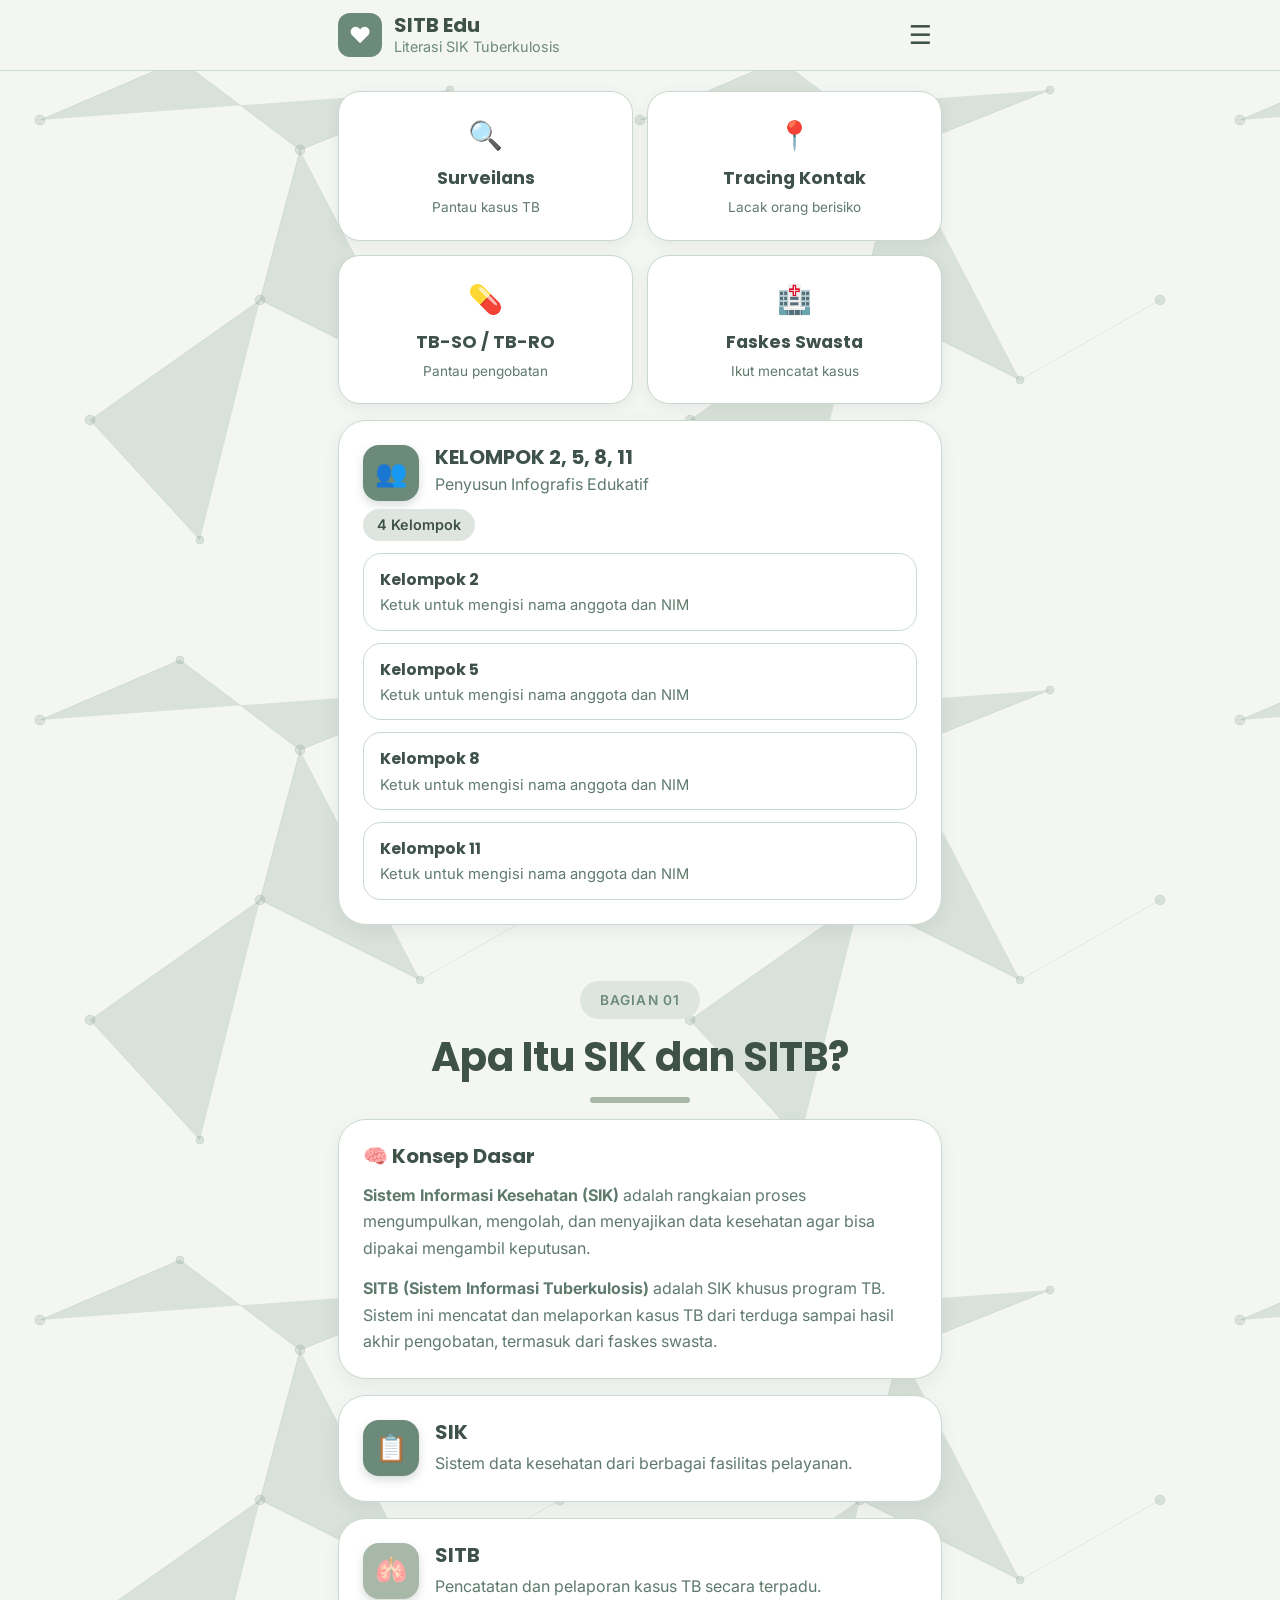
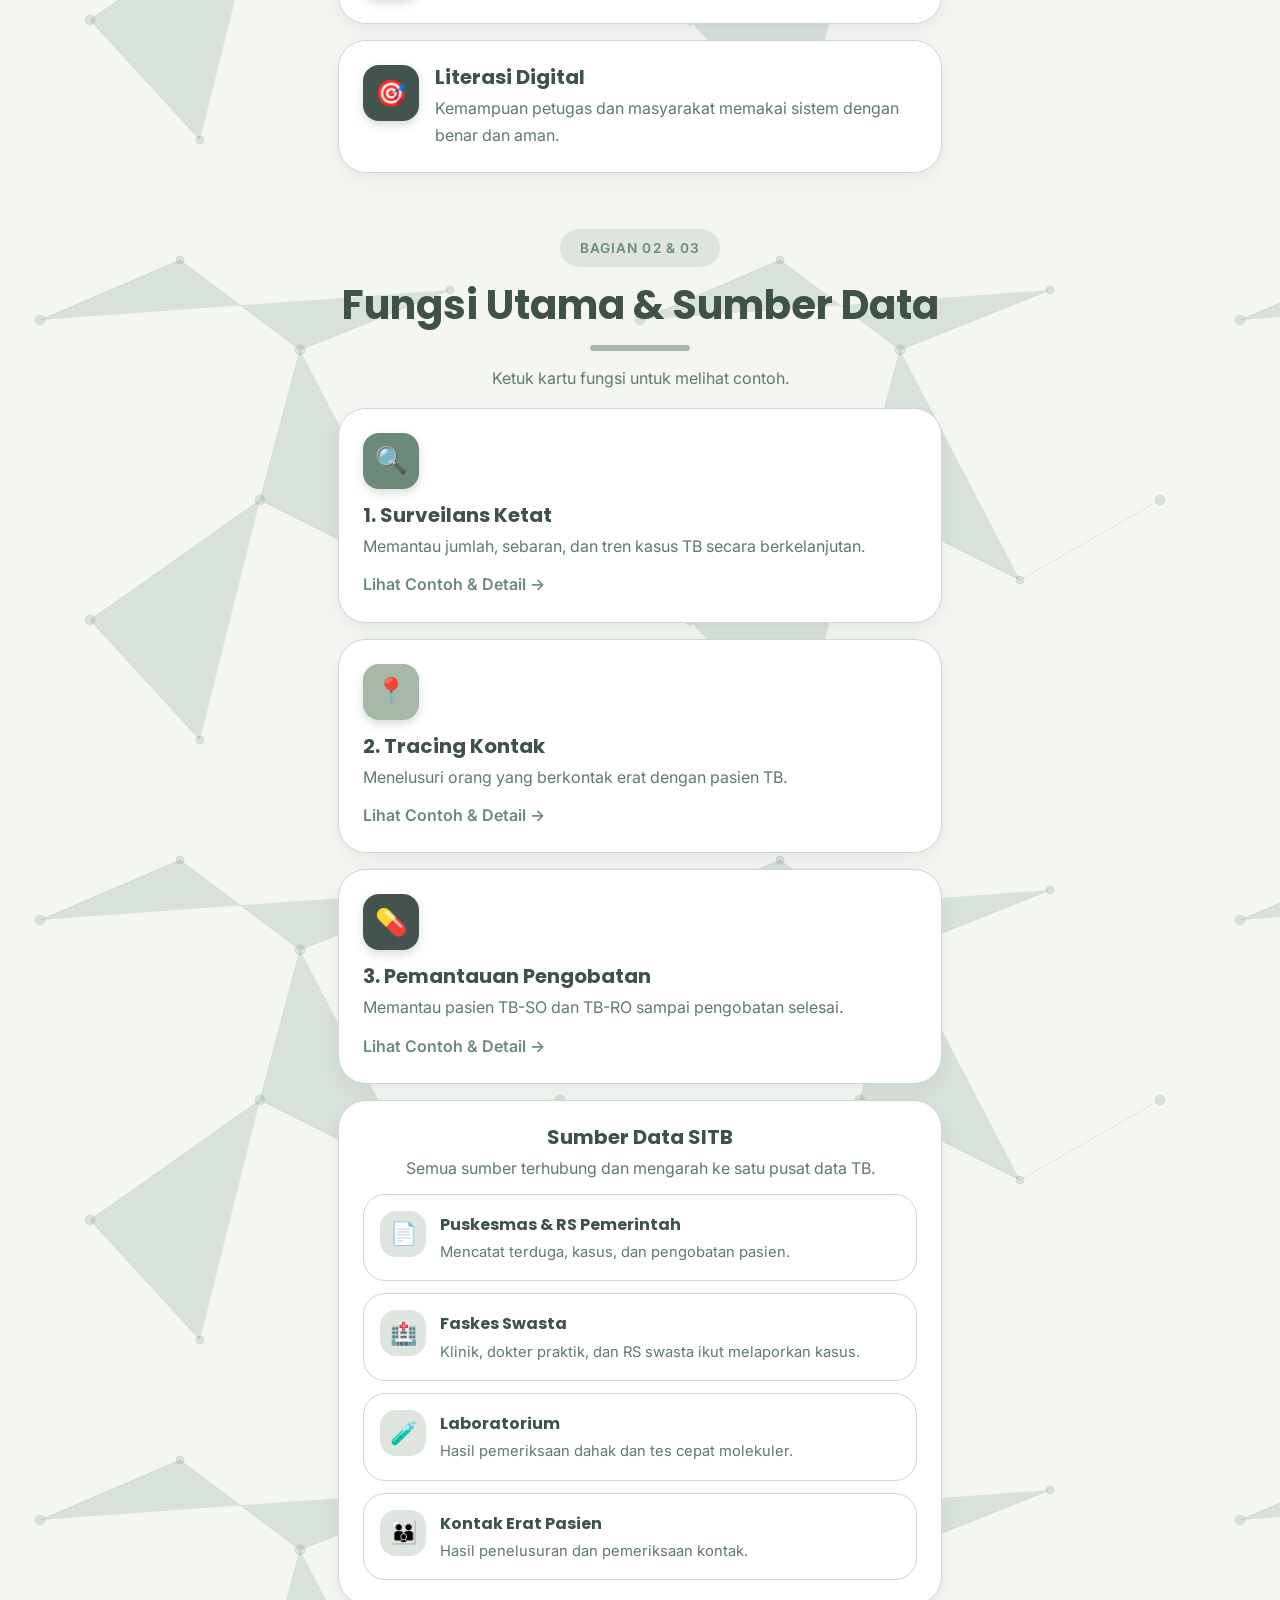
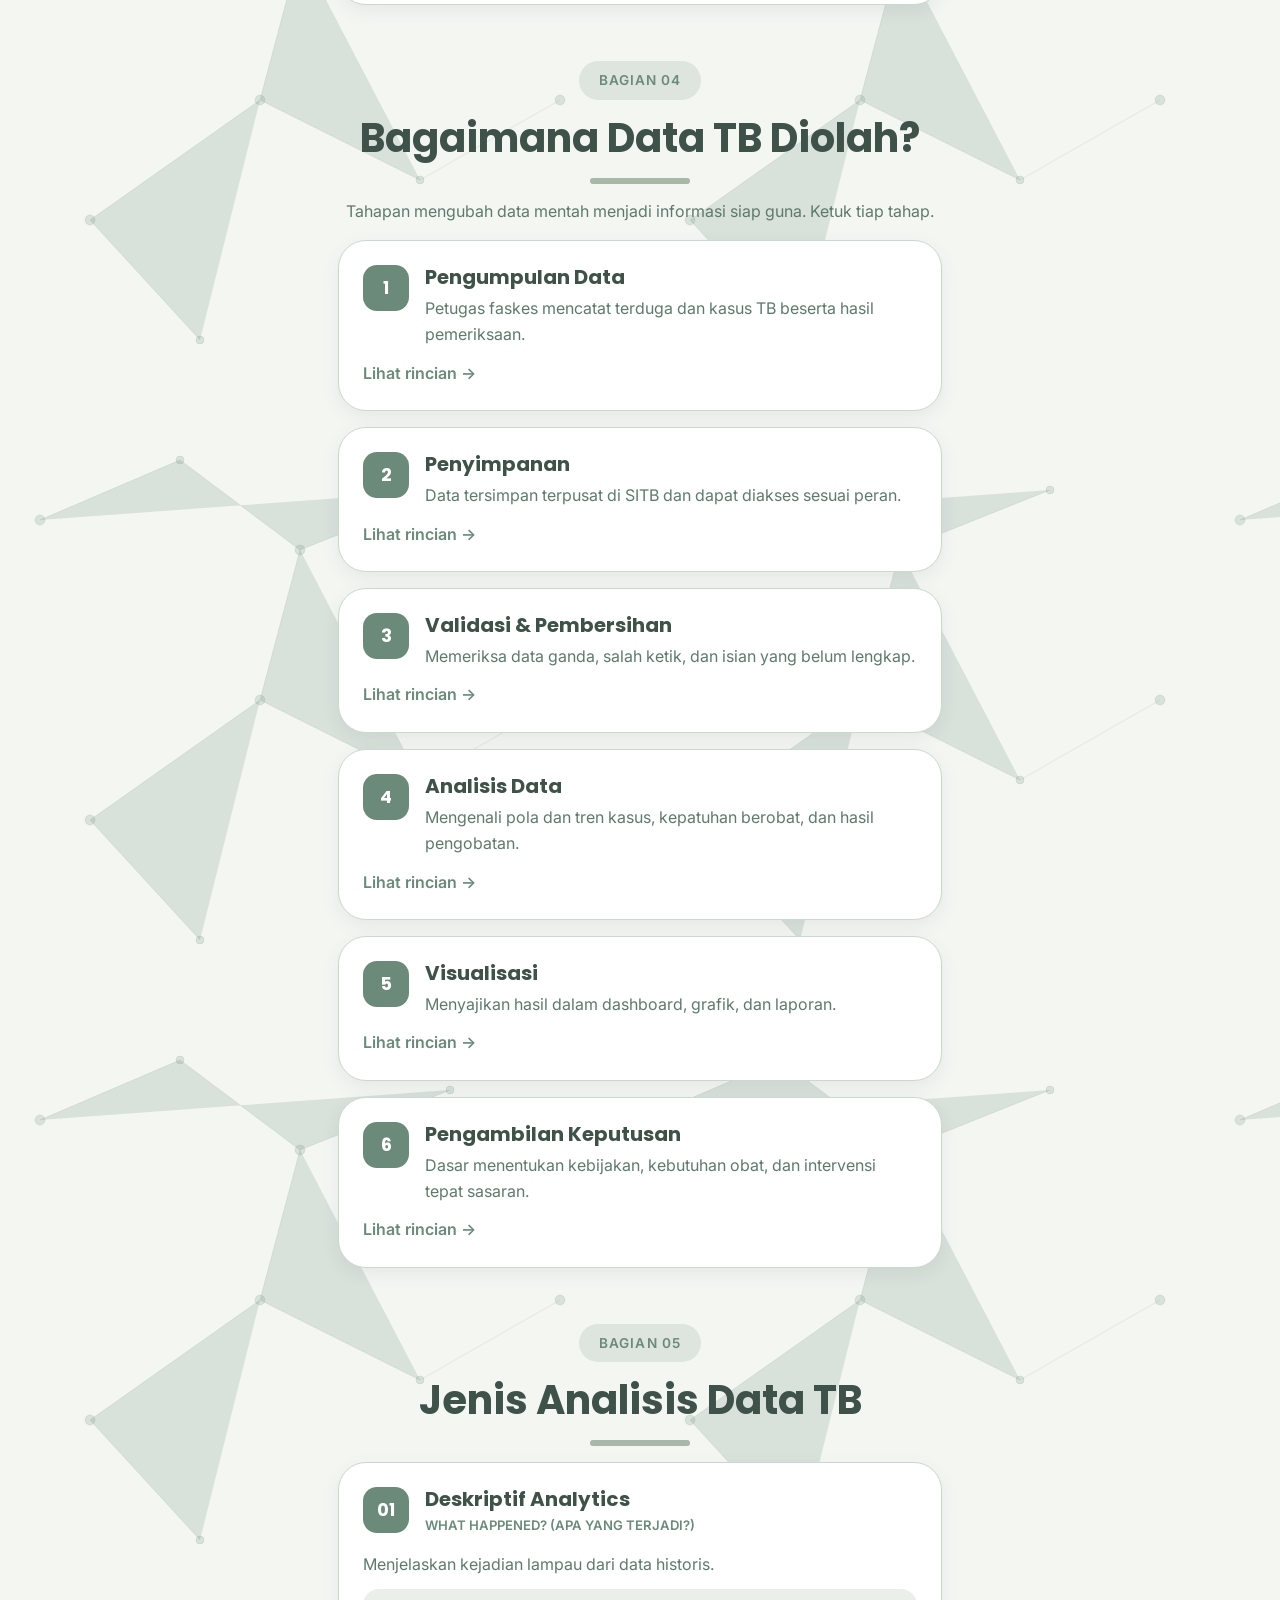
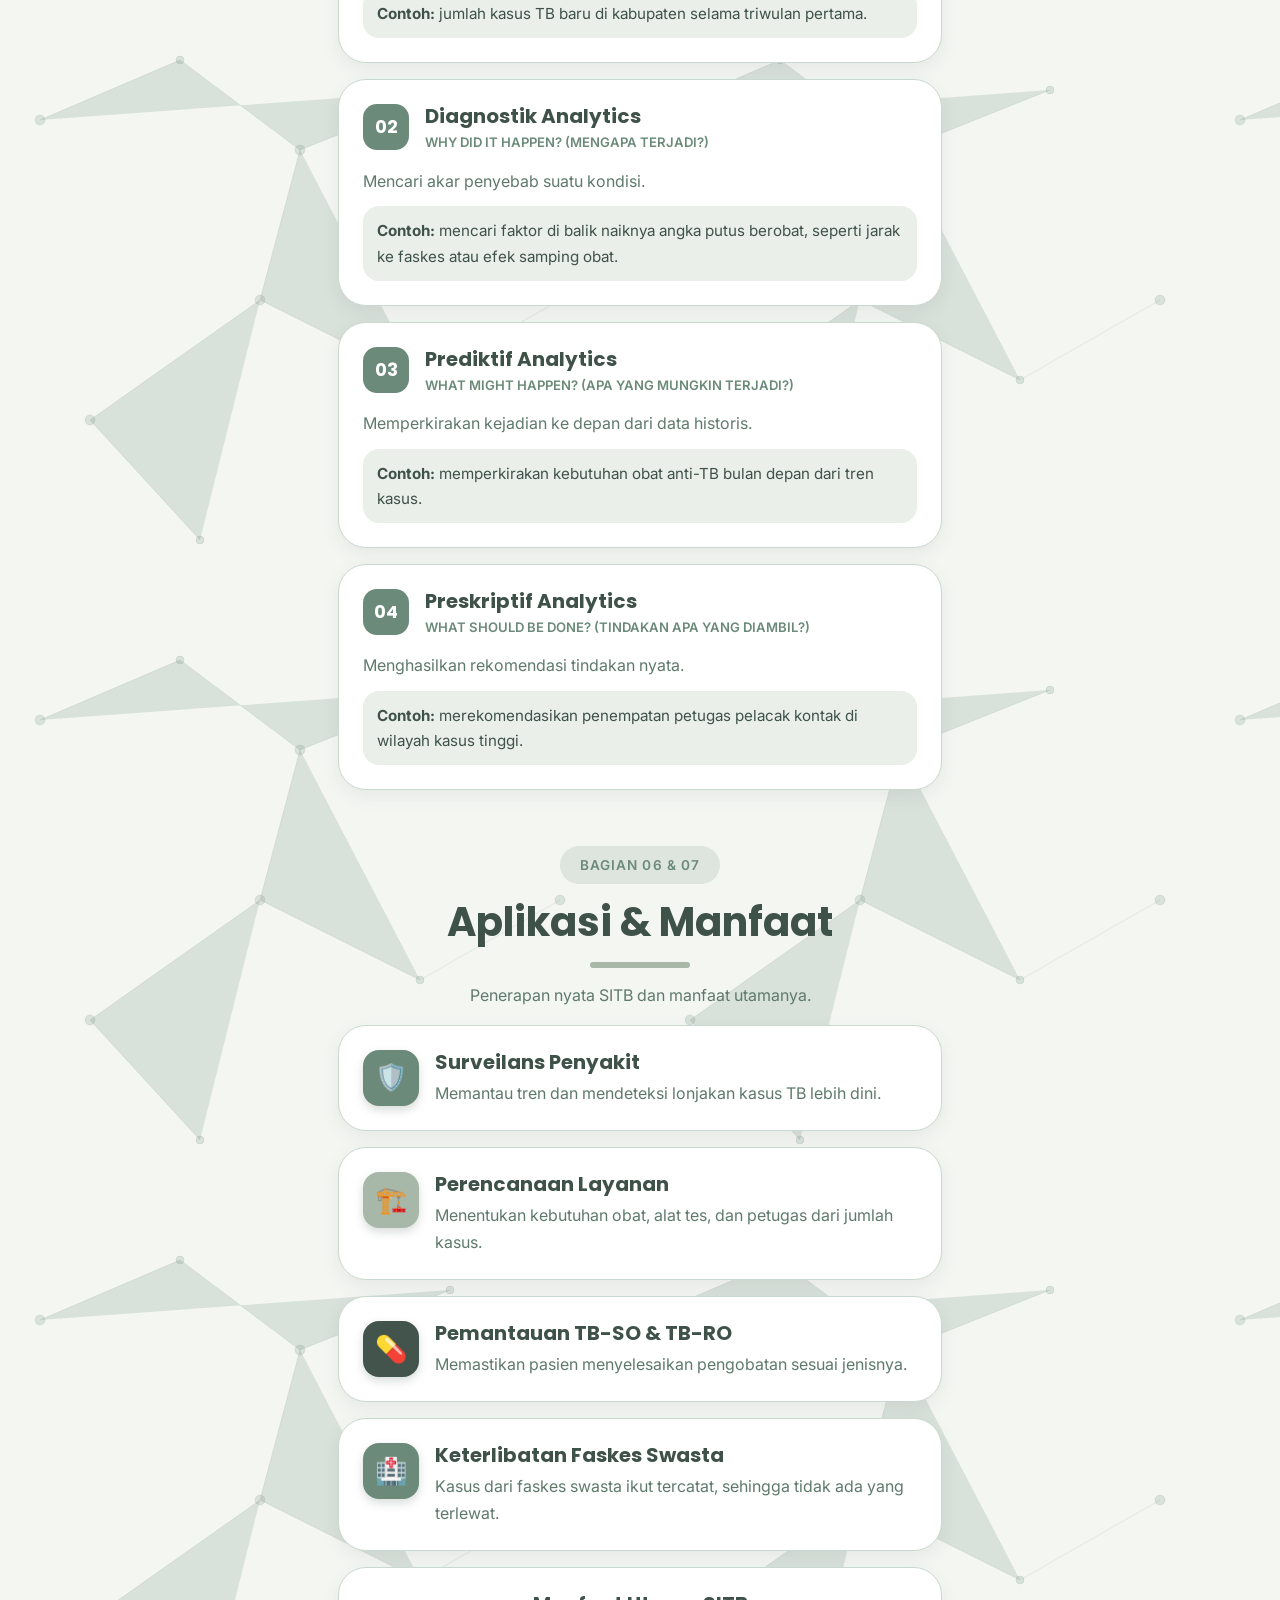
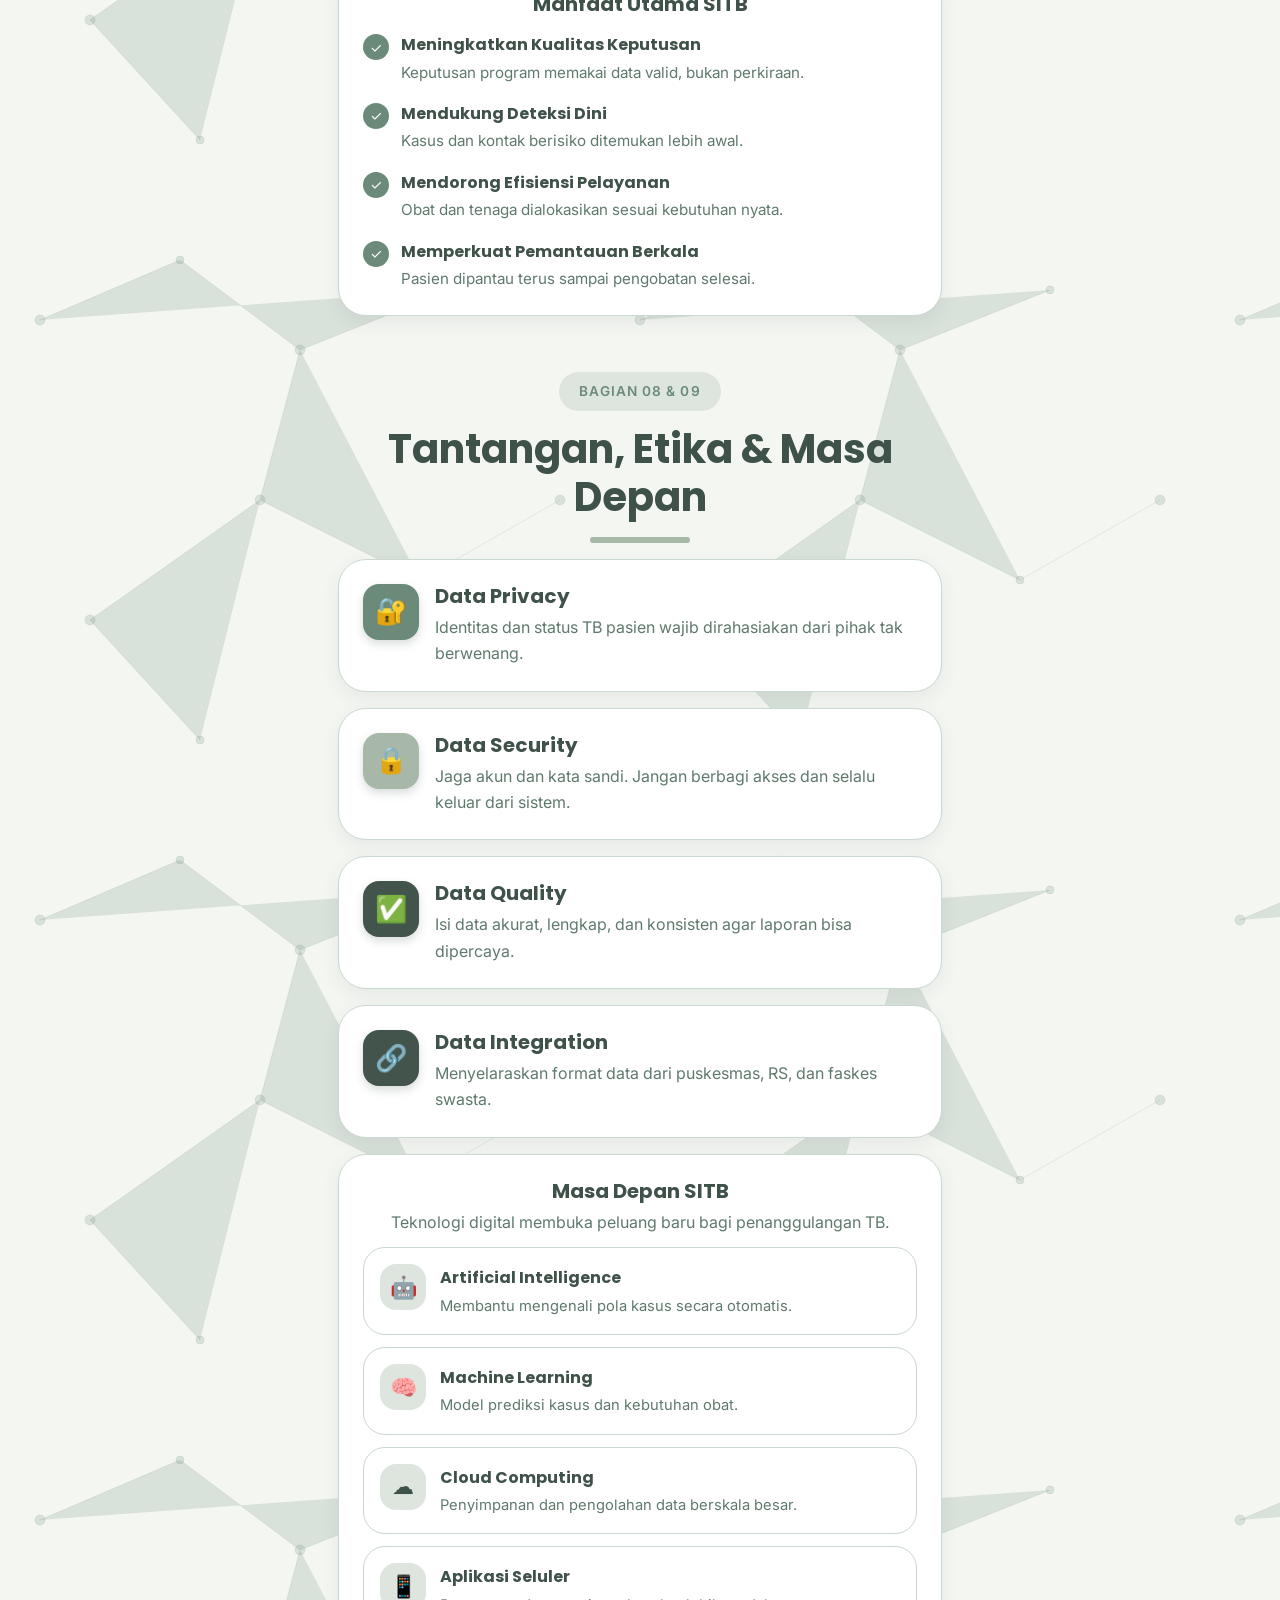
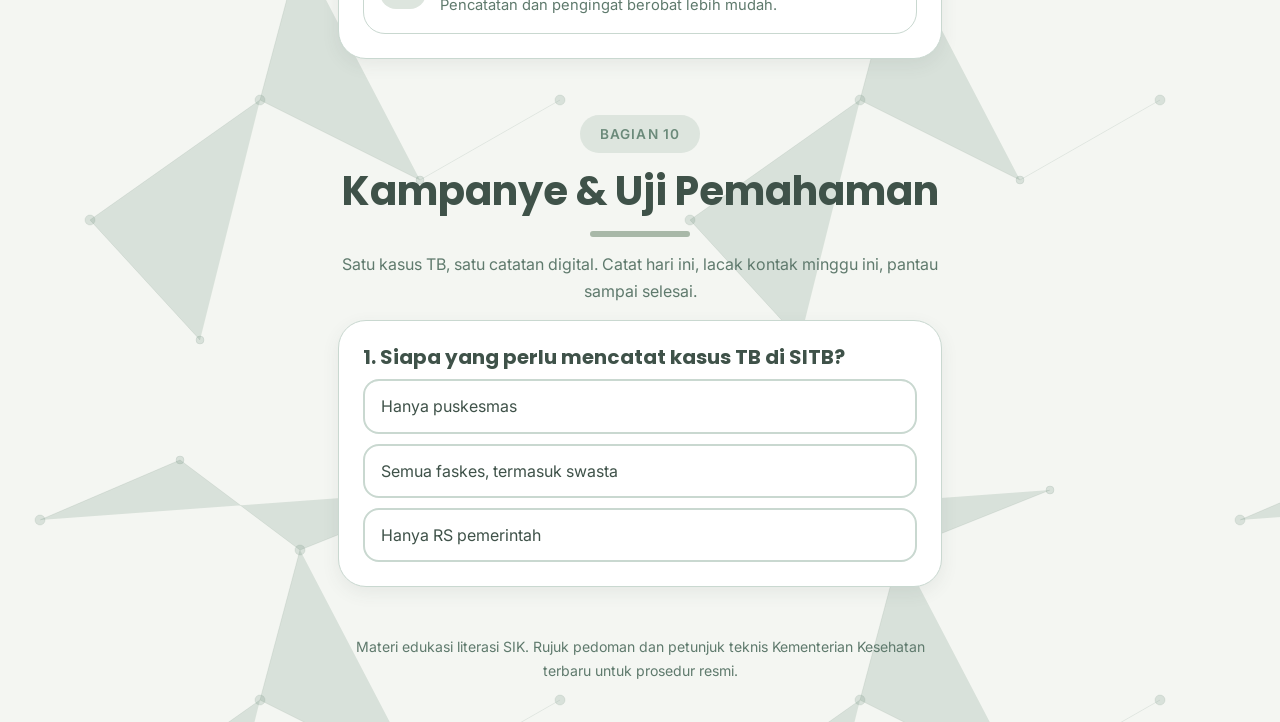
==== SITB Edu_ Literasi SIK Tuberkulosis (1).html @ 1bf5c4de "feat: modernize SITB Edu portal with 3D Three.js, Anime.js, and complete medical content" ====
<!DOCTYPE html>
<html lang="id">
<head>
<meta charset="utf-8">
<meta name="viewport" content="width=device-width, initial-scale=1, viewport-fit=cover">
<title>SITB Edu: Literasi SIK Tuberkulosis</title>
<link href="https://fonts.googleapis.com/css2?family=Poppins:wght@600;700&family=Inter:wght@400;500;600&display=swap" rel="stylesheet">
<style>
:root{--bg:#F4F6F2;--surf:#fff;--ink:#3F5249;--mute:#5F7A6D;--acc:#6B8A7A;--acc2:#A8B8A8;--dark:#43544C;--line:#C9D8D0;--pill:#DDE5DE;--soft:#EAEFEA;--on:#fff;
box-sizing:border-box;padding-top:env(safe-area-inset-top,0px);padding-bottom:env(safe-area-inset-bottom,0px)}
@media (prefers-color-scheme:dark){:root:not([data-theme="light"]){--bg:#121A17;--surf:#1B2723;--ink:#E3ECE7;--mute:#A5BBB0;--acc:#7FA08E;--acc2:#4F6B5E;--dark:#2E4038;--line:#2F4439;--pill:#26372F;--soft:#22312A;--on:#fff;color-scheme:dark}}
:root[data-theme="dark"]{--bg:#121A17;--surf:#1B2723;--ink:#E3ECE7;--mute:#A5BBB0;--acc:#7FA08E;--acc2:#4F6B5E;--dark:#2E4038;--line:#2F4439;--pill:#26372F;--soft:#22312A;--on:#fff;color-scheme:dark}
*{box-sizing:border-box}
html{scroll-padding-top:calc(88px + env(safe-area-inset-top,0px));scroll-behavior:smooth}
body{margin:0;background:var(--bg);color:var(--ink);font:400 16px/1.65 Inter,system-ui,sans-serif;
background-image:url("data:image/svg+xml,%3Csvg xmlns='http://www.w3.org/2000/svg' width='600' height='600'%3E%3Cg stroke='%236B8A7A' stroke-opacity='.14' fill='%236B8A7A' fill-opacity='.2'%3E%3Cpath d='M40 120L180 60L300 150L450 90M300 150L260 300L420 380M260 300L90 420L200 540M420 380L560 300'/%3E%3Ccircle cx='40' cy='120' r='5'/%3E%3Ccircle cx='180' cy='60' r='4'/%3E%3Ccircle cx='300' cy='150' r='5'/%3E%3Ccircle cx='450' cy='90' r='4'/%3E%3Ccircle cx='260' cy='300' r='5'/%3E%3Ccircle cx='420' cy='380' r='4'/%3E%3Ccircle cx='90' cy='420' r='5'/%3E%3Ccircle cx='200' cy='540' r='4'/%3E%3Ccircle cx='560' cy='300' r='5'/%3E%3C/g%3E%3C/svg%3E")}
body::before{content:"";position:fixed;inset:0 0 auto;height:env(safe-area-inset-top,0px);background:var(--bg);z-index:30}
h1,h2,h3,.brand b{font-family:Poppins,system-ui,sans-serif;line-height:1.2;margin:0}
header{position:sticky;top:env(safe-area-inset-top,0px);z-index:20;background:var(--bg);border-bottom:1px solid var(--line)}
.bar{max-width:640px;margin:0 auto;padding:12px 18px;display:flex;align-items:center;gap:12px}
.logo{width:44px;height:44px;border-radius:12px;background:var(--acc);display:grid;place-items:center;color:#fff;font-size:22px}
.brand{flex:1;line-height:1.2}.brand b{font-size:1.25rem;display:block}.brand span{color:var(--acc);font-size:.9rem}
.mb{all:unset;cursor:pointer;padding:10px;font-size:26px;line-height:1}
.mb:focus-visible,.go:focus-visible,.opt:focus-visible,nav a:focus-visible{outline:3px solid var(--acc);outline-offset:2px}
nav{display:none;max-width:640px;margin:0 auto;padding:0 18px 14px}nav.open{display:block}
nav a{display:block;padding:9px 12px;border-radius:10px;color:var(--ink);text-decoration:none;font-weight:500}
nav a:hover{background:var(--pill)}
main{max-width:640px;margin:0 auto;padding:20px 18px 40px}
.g2{display:grid;grid-template-columns:1fr 1fr;gap:14px}
.mini{background:var(--surf);border:1px solid var(--line);border-radius:22px;padding:20px 10px;text-align:center;box-shadow:0 4px 14px rgba(63,82,73,.08)}
.mini i{font-style:normal;font-size:28px;display:block}.mini b{font-family:Poppins,sans-serif;font-size:1.1rem;display:block;margin-top:6px}.mini span{font-size:.85rem;color:var(--mute)}
.card{background:var(--surf);border:1px solid var(--line);border-radius:28px;padding:24px;margin-top:16px;box-shadow:0 6px 18px rgba(63,82,73,.08)}
.sec{text-align:center;margin-top:56px}
.pill{display:inline-block;background:var(--pill);color:var(--acc);font-weight:600;letter-spacing:.08em;border-radius:999px;padding:8px 20px;font-size:.85rem}
.sec h2{font-size:clamp(1.9rem,8vw,2.5rem);margin:14px 0 0;font-weight:700}
.sec h2::after{content:"";display:block;width:100px;height:6px;border-radius:3px;background:var(--acc2);margin:16px auto 0}
.sec p{color:var(--mute);margin:14px 0 0}
.row{display:flex;gap:16px;align-items:flex-start}
.ic{flex:none;width:56px;height:56px;border-radius:16px;background:var(--acc);display:grid;place-items:center;font-size:26px;box-shadow:0 4px 10px rgba(63,82,73,.2)}
.ic.b{background:var(--acc2)}.ic.c{background:var(--dark)}
.card h3{font-size:1.25rem;font-weight:700}.card p{margin:6px 0 0;color:var(--mute)}
.go{all:unset;cursor:pointer;color:var(--acc);font-weight:600;margin-top:12px;display:inline-block}
.det{display:none;background:var(--soft);border-radius:16px;padding:12px 14px;margin-top:12px;font-size:.95rem}.open>.det{display:block}
.src{border:1px solid var(--line);border-radius:22px;padding:16px;margin-top:12px;display:flex;gap:14px;align-items:flex-start}
.src .ic{width:46px;height:46px;background:var(--pill);font-size:22px;box-shadow:none}
.src b{font-family:Poppins,sans-serif}.src p{margin:2px 0 0;font-size:.92rem}
.num{flex:none;width:46px;height:46px;border-radius:14px;background:var(--acc);color:#fff;font:700 1.1rem Poppins,sans-serif;display:grid;place-items:center}
.q{color:var(--acc);font-weight:600;font-size:.82rem;text-transform:uppercase;margin-top:4px}
.ok{display:flex;gap:12px;margin-top:16px}.ok i{flex:none;width:26px;height:26px;border-radius:50%;background:var(--acc);color:#fff;font-style:normal;display:grid;place-items:center;font-size:14px;margin-top:2px}
.ok b{font-family:Poppins,sans-serif;display:block}.ok span{color:var(--mute);font-size:.95rem}
.grp{border:1px solid var(--line);border-radius:18px;padding:12px 16px;margin-top:12px}.grp b{font-family:Poppins,sans-serif}.grp div{color:var(--mute);font-size:.92rem;outline:0}
.chip{display:inline-block;background:var(--pill);border-radius:999px;padding:4px 14px;font-weight:600;font-size:.9rem;margin-top:8px}
.opt{all:unset;box-sizing:border-box;display:block;width:100%;padding:12px 16px;margin-top:10px;border:2px solid var(--line);border-radius:16px;cursor:pointer;background:var(--surf)}
.opt.y{border-color:#2E8B57;background:rgba(46,139,87,.15)}.opt.n{border-color:#C25A4F;background:rgba(194,90,79,.14)}
.fb{color:var(--mute);font-size:.92rem;margin-top:10px}
footer{text-align:center;color:var(--mute);font-size:.88rem;margin-top:48px}
@media (prefers-reduced-motion:reduce){html{scroll-behavior:auto}}
</style>
</head>
<body>
<header>
<div class="bar"><div class="logo">&#9829;</div><div class="brand"><b>SITB Edu</b><span>Literasi SIK Tuberkulosis</span></div><button class="mb" id="mb" aria-label="Buka menu" aria-expanded="false">&#9776;</button></div>
<nav id="nav"></nav>
</header>
<main>
<div class="g2" id="hero"></div>
<div class="card" id="grp"></div>
<div id="app"></div>
<footer>Materi edukasi literasi SIK. Rujuk pedoman dan petunjuk teknis Kementerian Kesehatan terbaru untuk prosedur resmi.</footer>
</main>
<script>
var $=function(i){return document.getElementById(i)};
var HERO=[["🔍","Surveilans","Pantau kasus TB"],["📍","Tracing Kontak","Lacak orang berisiko"],["💊","TB-SO / TB-RO","Pantau pengobatan"],["🏥","Faskes Swasta","Ikut mencatat kasus"]];
$("hero").innerHTML=HERO.map(function(h){return '<div class="mini"><i>'+h[0]+'</i><b>'+h[1]+'</b><span>'+h[2]+'</span></div>'}).join("");
$("grp").innerHTML='<div class="row"><div class="ic">👥</div><div><h3>KELOMPOK 2, 5, 8, 11</h3><p style="margin:2px 0 0">Penyusun Infografis Edukatif</p></div></div><span class="chip">4 Kelompok</span>'+[2,5,8,11].map(function(k){return '<div class="grp"><b>Kelompok '+k+'</b><div contenteditable="true" spellcheck="false">Ketuk untuk mengisi nama anggota dan NIM</div></div>'}).join("");

var NAV=[["b1","Konsep Dasar"],["b2","Fungsi & Sumber Data"],["b4","Alur Kerja"],["b5","Jenis Analisis"],["b6","Aplikasi & Manfaat"],["b8","Tantangan & Masa Depan"],["b10","Kampanye & Kuis"]];
$("nav").innerHTML=NAV.map(function(n){return '<a href="#'+n[0]+'">'+n[1]+'</a>'}).join("");
$("mb").onclick=function(){var o=$("nav").classList.toggle("open");this.setAttribute("aria-expanded",o)};
$("nav").onclick=function(){this.classList.remove("open");$("mb").setAttribute("aria-expanded","false")};

function sec(id,pill,t,sub){return '<section id="'+id+'" class="sec"><span class="pill">'+pill+'</span><h2>'+t+'</h2>'+(sub?'<p>'+sub+'</p>':'')+'</section>'}
function ic3(i,c,t,d){return '<div class="card"><div class="row"><div class="ic '+c+'">'+i+'</div><div><h3>'+t+'</h3><p>'+d+'</p></div></div></div>'}
var h="";
h+=sec("b1","BAGIAN 01","Apa Itu SIK dan SITB?");
h+='<div class="card"><h3>🧠 Konsep Dasar</h3><p style="margin-top:14px"><b>Sistem Informasi Kesehatan (SIK)</b> adalah rangkaian proses mengumpulkan, mengolah, dan menyajikan data kesehatan agar bisa dipakai mengambil keputusan.</p><p style="margin-top:14px"><b>SITB (Sistem Informasi Tuberkulosis)</b> adalah SIK khusus program TB. Sistem ini mencatat dan melaporkan kasus TB dari terduga sampai hasil akhir pengobatan, termasuk dari faskes swasta.</p></div>';
h+=ic3("📋","","SIK","Sistem data kesehatan dari berbagai fasilitas pelayanan.");
h+=ic3("🫁","b","SITB","Pencatatan dan pelaporan kasus TB secara terpadu.");
h+=ic3("🎯","c","Literasi Digital","Kemampuan petugas dan masyarakat memakai sistem dengan benar dan aman.");

h+=sec("b2","BAGIAN 02 & 03","Fungsi Utama & Sumber Data","Ketuk kartu fungsi untuk melihat contoh.");
var F=[["1. Surveilans Ketat","Memantau jumlah, sebaran, dan tren kasus TB secara berkelanjutan.","Contoh: puskesmas melihat kasus naik di satu kecamatan, lalu menambah penyuluhan dan skrining.","🔍",""],
["2. Tracing Kontak","Menelusuri orang yang berkontak erat dengan pasien TB.","Contoh: anggota serumah pasien dicatat dan diperiksa. Yang bergejala segera dirujuk.","📍","b"],
["3. Pemantauan Pengobatan","Memantau pasien TB-SO dan TB-RO sampai pengobatan selesai.","Contoh: pasien yang terlambat ambil obat terlihat di sistem, sehingga petugas segera menghubunginya.","💊","c"]];
F.forEach(function(f){h+='<div class="card tg"><div class="ic '+f[4]+'">'+f[3]+'</div><h3 style="margin-top:14px">'+f[0]+'</h3><p>'+f[1]+'</p><button class="go">Lihat Contoh & Detail →</button><div class="det">'+f[2]+'</div></div>'});
h+='<div class="card" style="text-align:center"><h3>Sumber Data SITB</h3><p>Semua sumber terhubung dan mengarah ke satu pusat data TB.</p>';
[["📄","Puskesmas & RS Pemerintah","Mencatat terduga, kasus, dan pengobatan pasien."],["🏥","Faskes Swasta","Klinik, dokter praktik, dan RS swasta ikut melaporkan kasus."],["🧪","Laboratorium","Hasil pemeriksaan dahak dan tes cepat molekuler."],["👪","Kontak Erat Pasien","Hasil penelusuran dan pemeriksaan kontak."]].forEach(function(s){h+='<div class="src" style="text-align:left"><div class="ic">'+s[0]+'</div><div><b>'+s[1]+'</b><p>'+s[2]+'</p></div></div>'});
h+='</div>';

h+=sec("b4","BAGIAN 04","Bagaimana Data TB Diolah?","Tahapan mengubah data mentah menjadi informasi siap guna. Ketuk tiap tahap.");
[["Pengumpulan Data","Petugas faskes mencatat terduga dan kasus TB beserta hasil pemeriksaan.","Pastikan identitas dan klasifikasi kasus terisi lengkap."],
["Penyimpanan","Data tersimpan terpusat di SITB dan dapat diakses sesuai peran.","Hanya petugas berwenang yang boleh membuka data pasien."],
["Validasi & Pembersihan","Memeriksa data ganda, salah ketik, dan isian yang belum lengkap.","Cek data pasien yang sudah ada sebelum membuat catatan baru."],
["Analisis Data","Mengenali pola dan tren kasus, kepatuhan berobat, dan hasil pengobatan.","Contoh: wilayah dengan banyak pasien putus berobat."],
["Visualisasi","Menyajikan hasil dalam dashboard, grafik, dan laporan.","Dipakai dinas kesehatan dan puskesmas untuk memantau capaian."],
["Pengambilan Keputusan","Dasar menentukan kebijakan, kebutuhan obat, dan intervensi tepat sasaran.","Contoh: menambah petugas pelacak kontak di wilayah rawan."]].forEach(function(s,i){h+='<div class="card tg"><div class="row"><div class="num">'+(i+1)+'</div><div><h3>'+s[0]+'</h3><p>'+s[1]+'</p></div></div><button class="go">Lihat rincian →</button><div class="det">'+s[2]+'</div></div>'});

h+=sec("b5","BAGIAN 05","Jenis Analisis Data TB");
[["01","Deskriptif","What happened? (Apa yang terjadi?)","Menjelaskan kejadian lampau dari data historis.","Contoh: jumlah kasus TB baru di kabupaten selama triwulan pertama."],
["02","Diagnostik","Why did it happen? (Mengapa terjadi?)","Mencari akar penyebab suatu kondisi.","Contoh: mencari faktor di balik naiknya angka putus berobat, seperti jarak ke faskes atau efek samping obat."],
["03","Prediktif","What might happen? (Apa yang mungkin terjadi?)","Memperkirakan kejadian ke depan dari data historis.","Contoh: memperkirakan kebutuhan obat anti-TB bulan depan dari tren kasus."],
["04","Preskriptif","What should be done? (Tindakan apa yang diambil?)","Menghasilkan rekomendasi tindakan nyata.","Contoh: merekomendasikan penempatan petugas pelacak kontak di wilayah kasus tinggi."]].forEach(function(t){h+='<div class="card"><div class="row"><div class="num">'+t[0]+'</div><div><h3>'+t[1]+' Analytics</h3><div class="q">'+t[2]+'</div></div></div><p style="margin-top:14px">'+t[3]+'</p><div class="det" style="display:block"><b>'+t[4].split(":")[0]+':</b>'+t[4].slice(t[4].indexOf(":")+1)+'</div></div>'});

h+=sec("b6","BAGIAN 06 & 07","Aplikasi & Manfaat","Penerapan nyata SITB dan manfaat utamanya.");
h+=ic3("🛡️","","Surveilans Penyakit","Memantau tren dan mendeteksi lonjakan kasus TB lebih dini.");
h+=ic3("🏗️","b","Perencanaan Layanan","Menentukan kebutuhan obat, alat tes, dan petugas dari jumlah kasus.");
h+=ic3("💊","c","Pemantauan TB-SO & TB-RO","Memastikan pasien menyelesaikan pengobatan sesuai jenisnya.");
h+=ic3("🏥","","Keterlibatan Faskes Swasta","Kasus dari faskes swasta ikut tercatat, sehingga tidak ada yang terlewat.");
h+='<div class="card"><h3 style="text-align:center">Manfaat Utama SITB</h3>';
[["Meningkatkan Kualitas Keputusan","Keputusan program memakai data valid, bukan perkiraan."],["Mendukung Deteksi Dini","Kasus dan kontak berisiko ditemukan lebih awal."],["Mendorong Efisiensi Pelayanan","Obat dan tenaga dialokasikan sesuai kebutuhan nyata."],["Memperkuat Pemantauan Berkala","Pasien dipantau terus sampai pengobatan selesai."]].forEach(function(m){h+='<div class="ok"><i>✓</i><div><b>'+m[0]+'</b><span>'+m[1]+'</span></div></div>'});
h+='</div>';

h+=sec("b8","BAGIAN 08 & 09","Tantangan, Etika & Masa Depan");
h+=ic3("🔐","","Data Privacy","Identitas dan status TB pasien wajib dirahasiakan dari pihak tak berwenang.");
h+=ic3("🔒","b","Data Security","Jaga akun dan kata sandi. Jangan berbagi akses dan selalu keluar dari sistem.");
h+=ic3("✅","c","Data Quality","Isi data akurat, lengkap, dan konsisten agar laporan bisa dipercaya.");
h+=ic3("🔗","c","Data Integration","Menyelaraskan format data dari puskesmas, RS, dan faskes swasta.");
h+='<div class="card" style="text-align:center"><h3>Masa Depan SITB</h3><p>Teknologi digital membuka peluang baru bagi penanggulangan TB.</p>';
[["🤖","Artificial Intelligence","Membantu mengenali pola kasus secara otomatis."],["🧠","Machine Learning","Model prediksi kasus dan kebutuhan obat."],["☁️","Cloud Computing","Penyimpanan dan pengolahan data berskala besar."],["📱","Aplikasi Seluler","Pencatatan dan pengingat berobat lebih mudah."]].forEach(function(s){h+='<div class="src" style="text-align:left"><div class="ic">'+s[0]+'</div><div><b>'+s[1]+'</b><p>'+s[2]+'</p></div></div>'});
h+='</div>';

h+=sec("b10","BAGIAN 10","Kampanye & Uji Pemahaman","Satu kasus TB, satu catatan digital. Catat hari ini, lacak kontak minggu ini, pantau sampai selesai.");
h+='<div class="card" id="quiz"></div>';
$("app").innerHTML=h;
document.querySelectorAll(".tg").forEach(function(c){var b=c.querySelector(".go");b.onclick=function(){var o=c.classList.toggle("open");b.setAttribute("aria-expanded",o)}});

var Q=[["Siapa yang perlu mencatat kasus TB di SITB?",["Hanya puskesmas","Semua faskes, termasuk swasta","Hanya RS pemerintah"],1,"Faskes swasta juga mencatat agar tidak ada kasus yang terlewat."],
["TB-RO berarti kuman TB...",["Sensitif terhadap semua obat","Resistan terhadap obat anti-TB","Hanya menyerang anak"],1,"RO = resistan obat, perlu pemantauan lebih ketat."],
["Apa gunanya tracing kontak?",["Menemukan orang yang mungkin tertular lebih dini","Menghapus data pasien","Mengganti pengobatan"],0,"Kontak erat yang ditemukan dini bisa segera diperiksa."],
["Mana yang termasuk menjaga keamanan data?",["Berbagi kata sandi dengan rekan","Tidak membagikan akses akun","Membiarkan akun tetap terbuka"],1,"Akun bersifat pribadi dan data pasien wajib dirahasiakan."]];
var qi=0,sc=0,qz=$("quiz");
function show(){if(qi>=Q.length){qz.innerHTML='<h3>Skor kamu: '+sc+' dari '+Q.length+'</h3><button class="opt" id="rs">Ulangi kuis</button>';$("rs").onclick=function(){qi=0;sc=0;show()};return}
var q=Q[qi];qz.innerHTML='<h3>'+(qi+1)+'. '+q[0]+'</h3>';
q[1].forEach(function(o,i){var b=document.createElement("button");b.className="opt";b.textContent=o;b.onclick=function(){qz.querySelectorAll(".opt").forEach(function(x,j){x.disabled=true;if(j===q[2])x.classList.add("y")});
if(i===q[2])sc++;else b.classList.add("n");
var f=document.createElement("p");f.className="fb";f.textContent=q[3];qz.appendChild(f);
var n=document.createElement("button");n.className="opt";n.textContent="Lanjut";n.onclick=function(){qi++;show()};qz.appendChild(n)};qz.appendChild(b)})}
show();
</script>
</body>
</html>
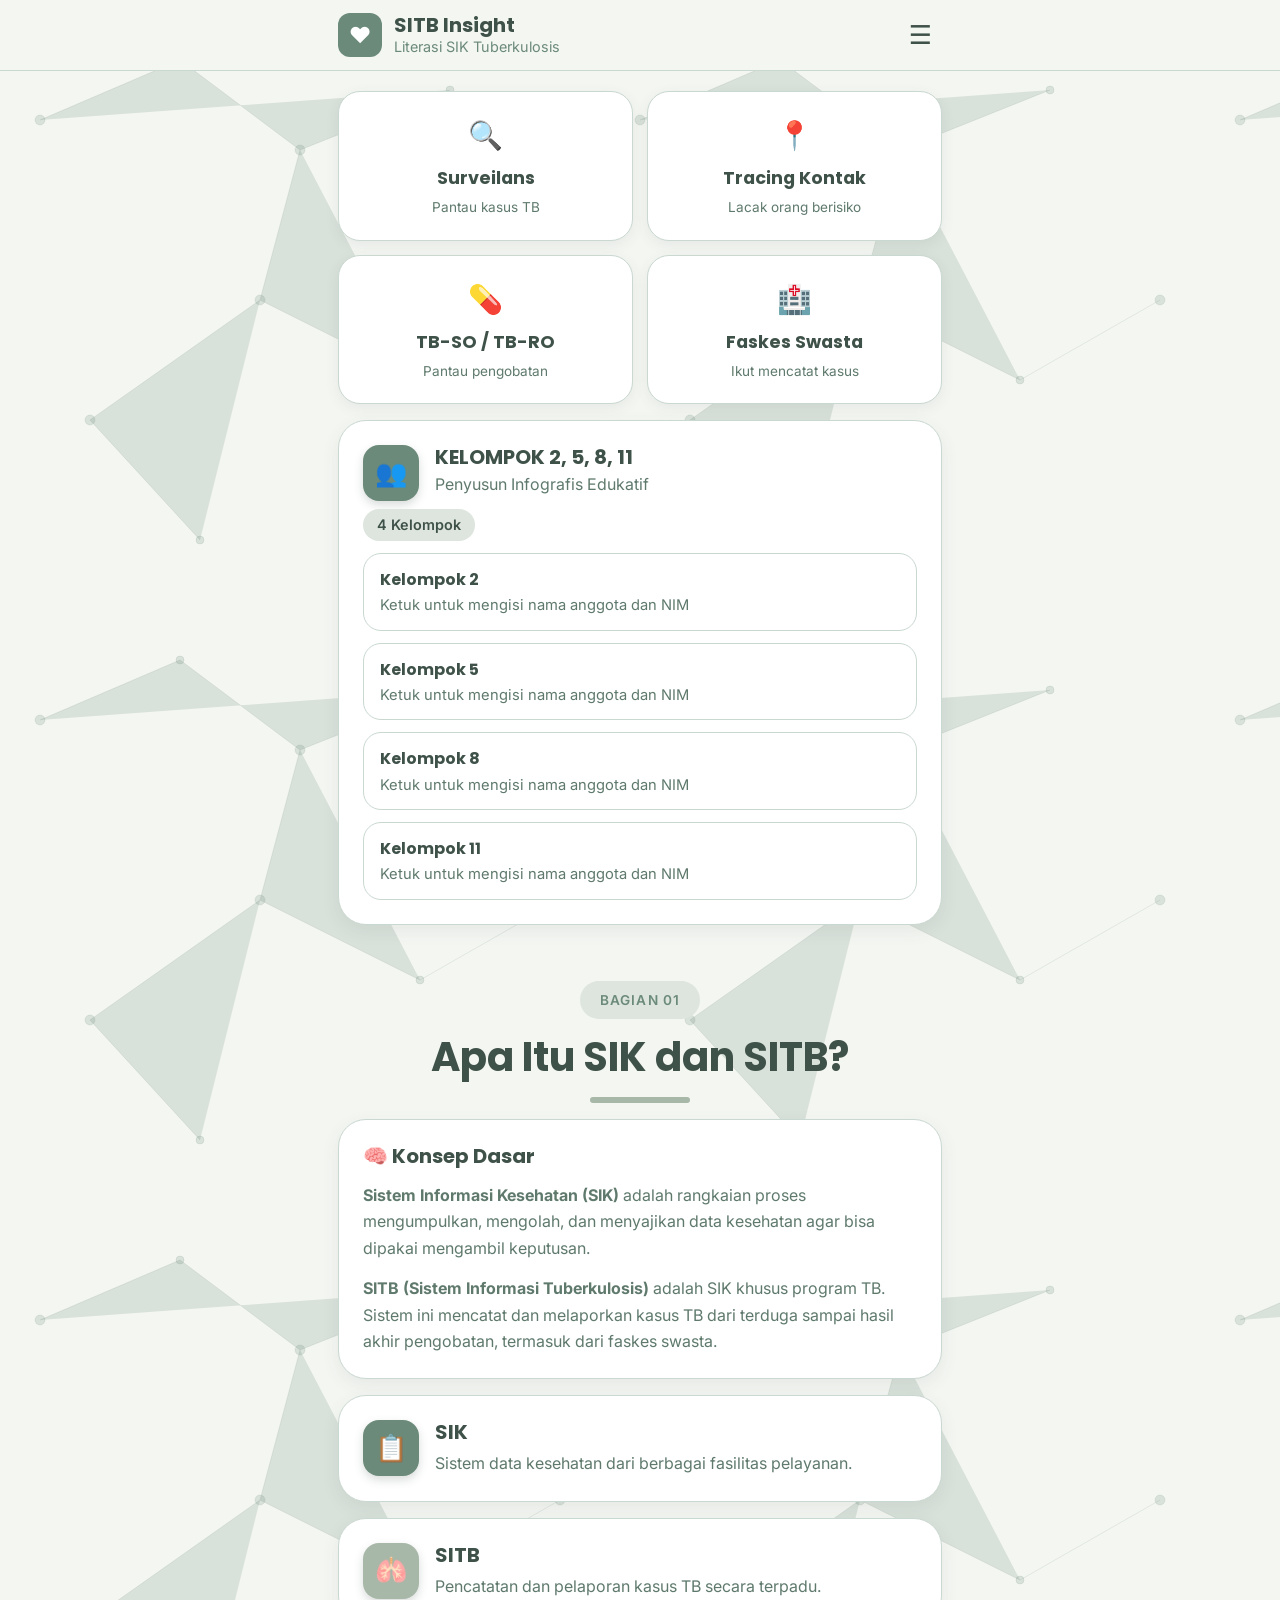
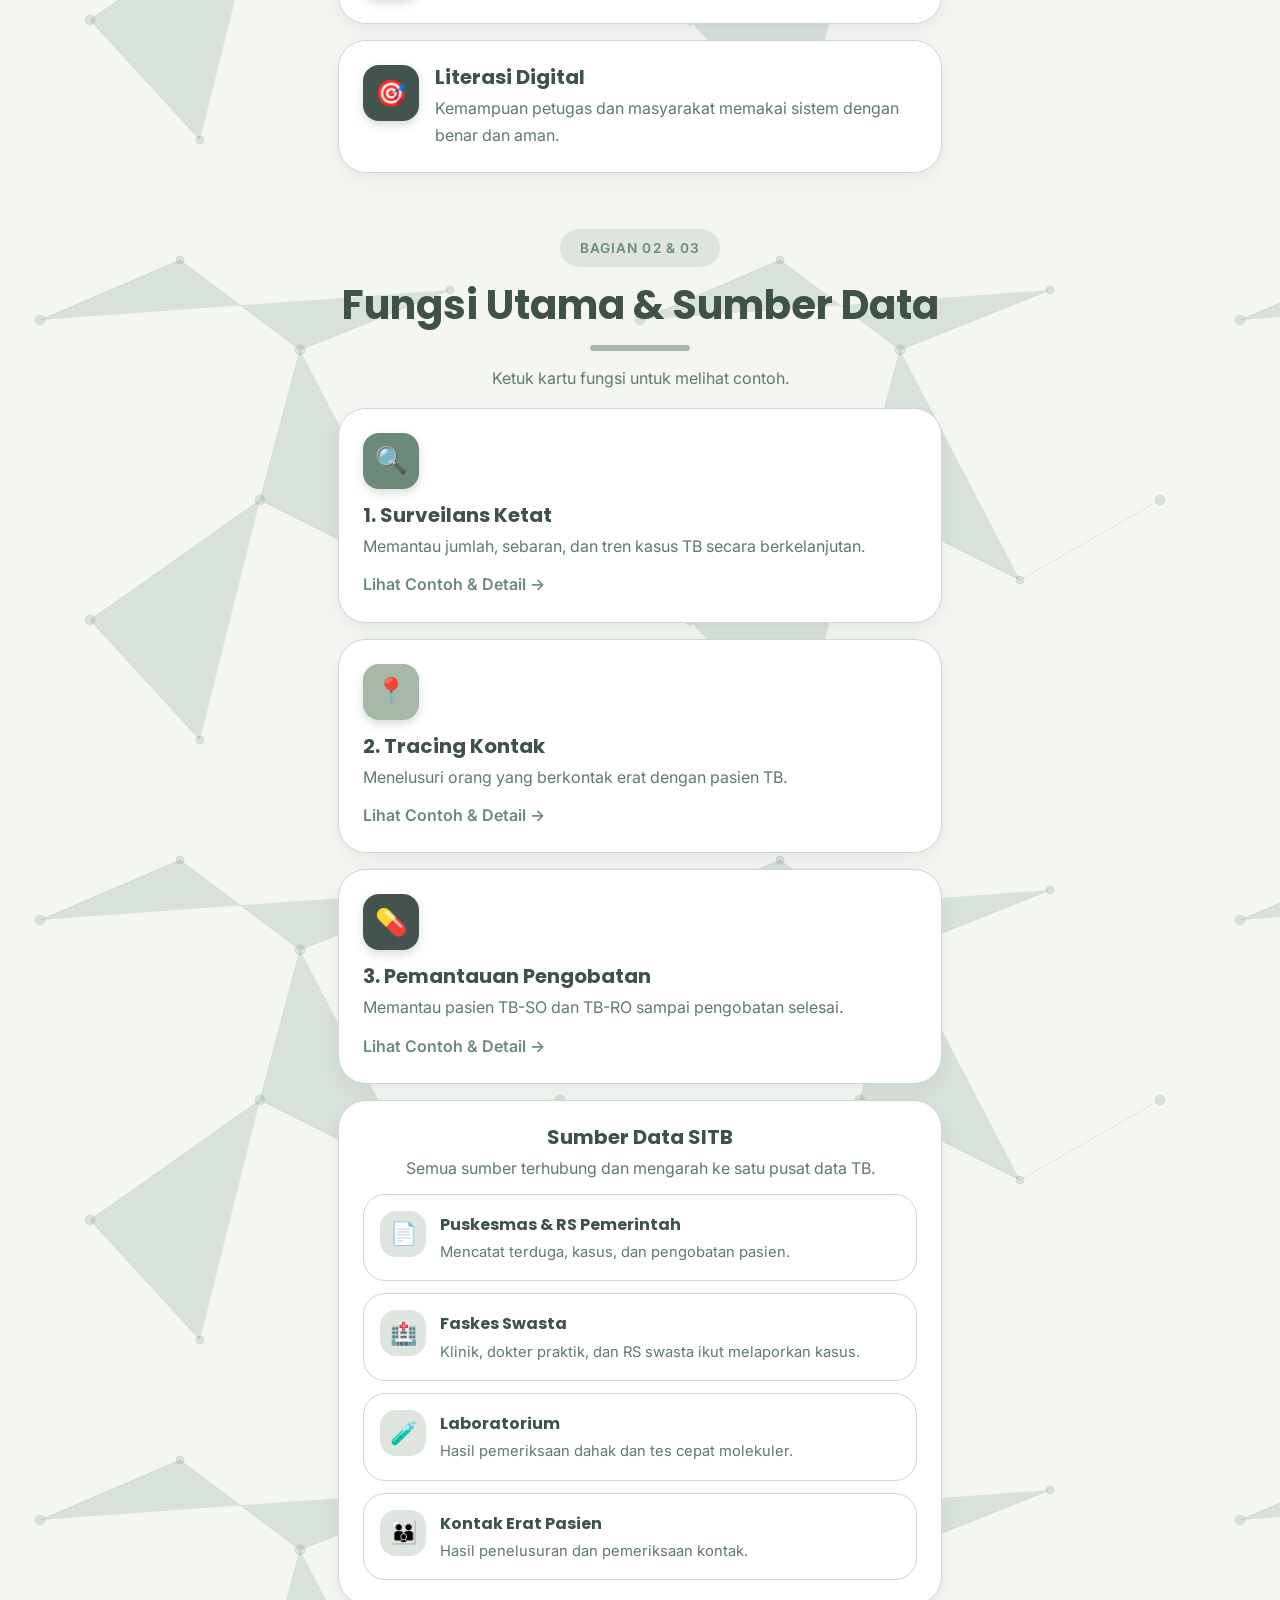
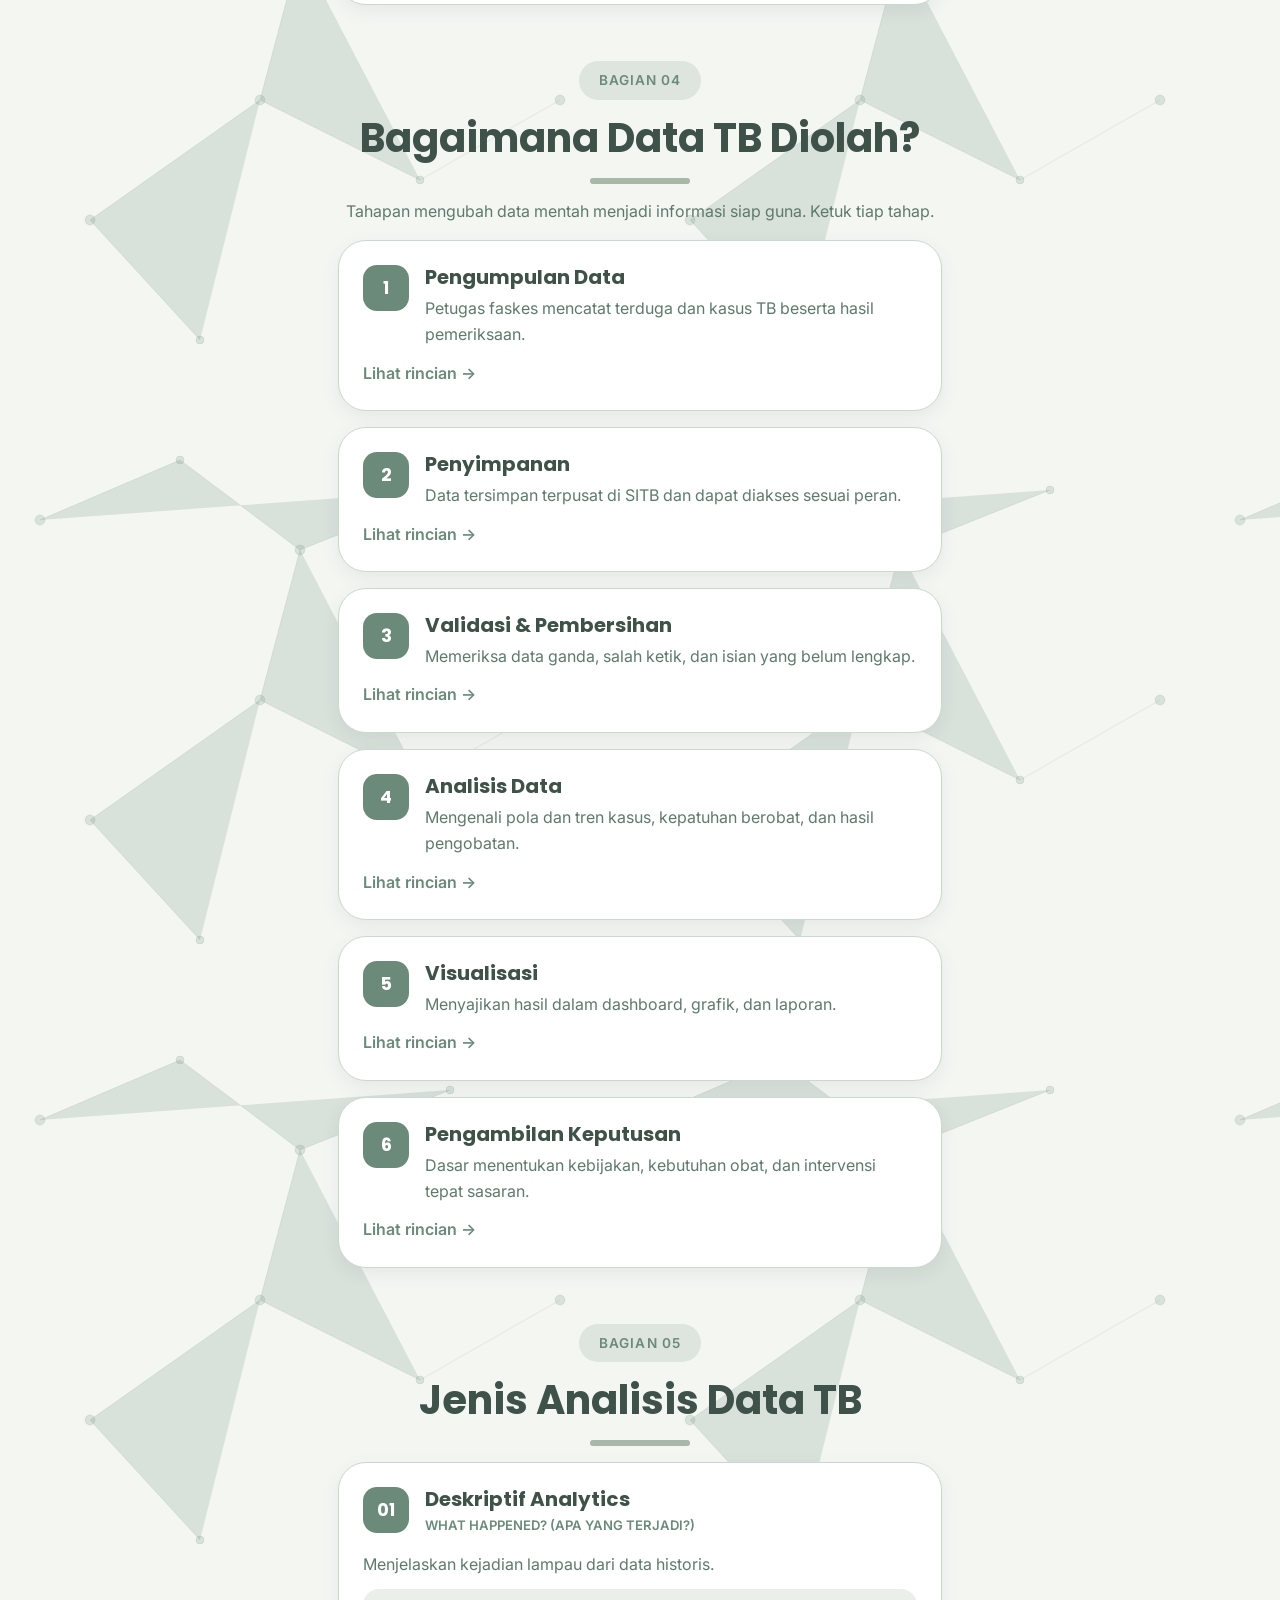
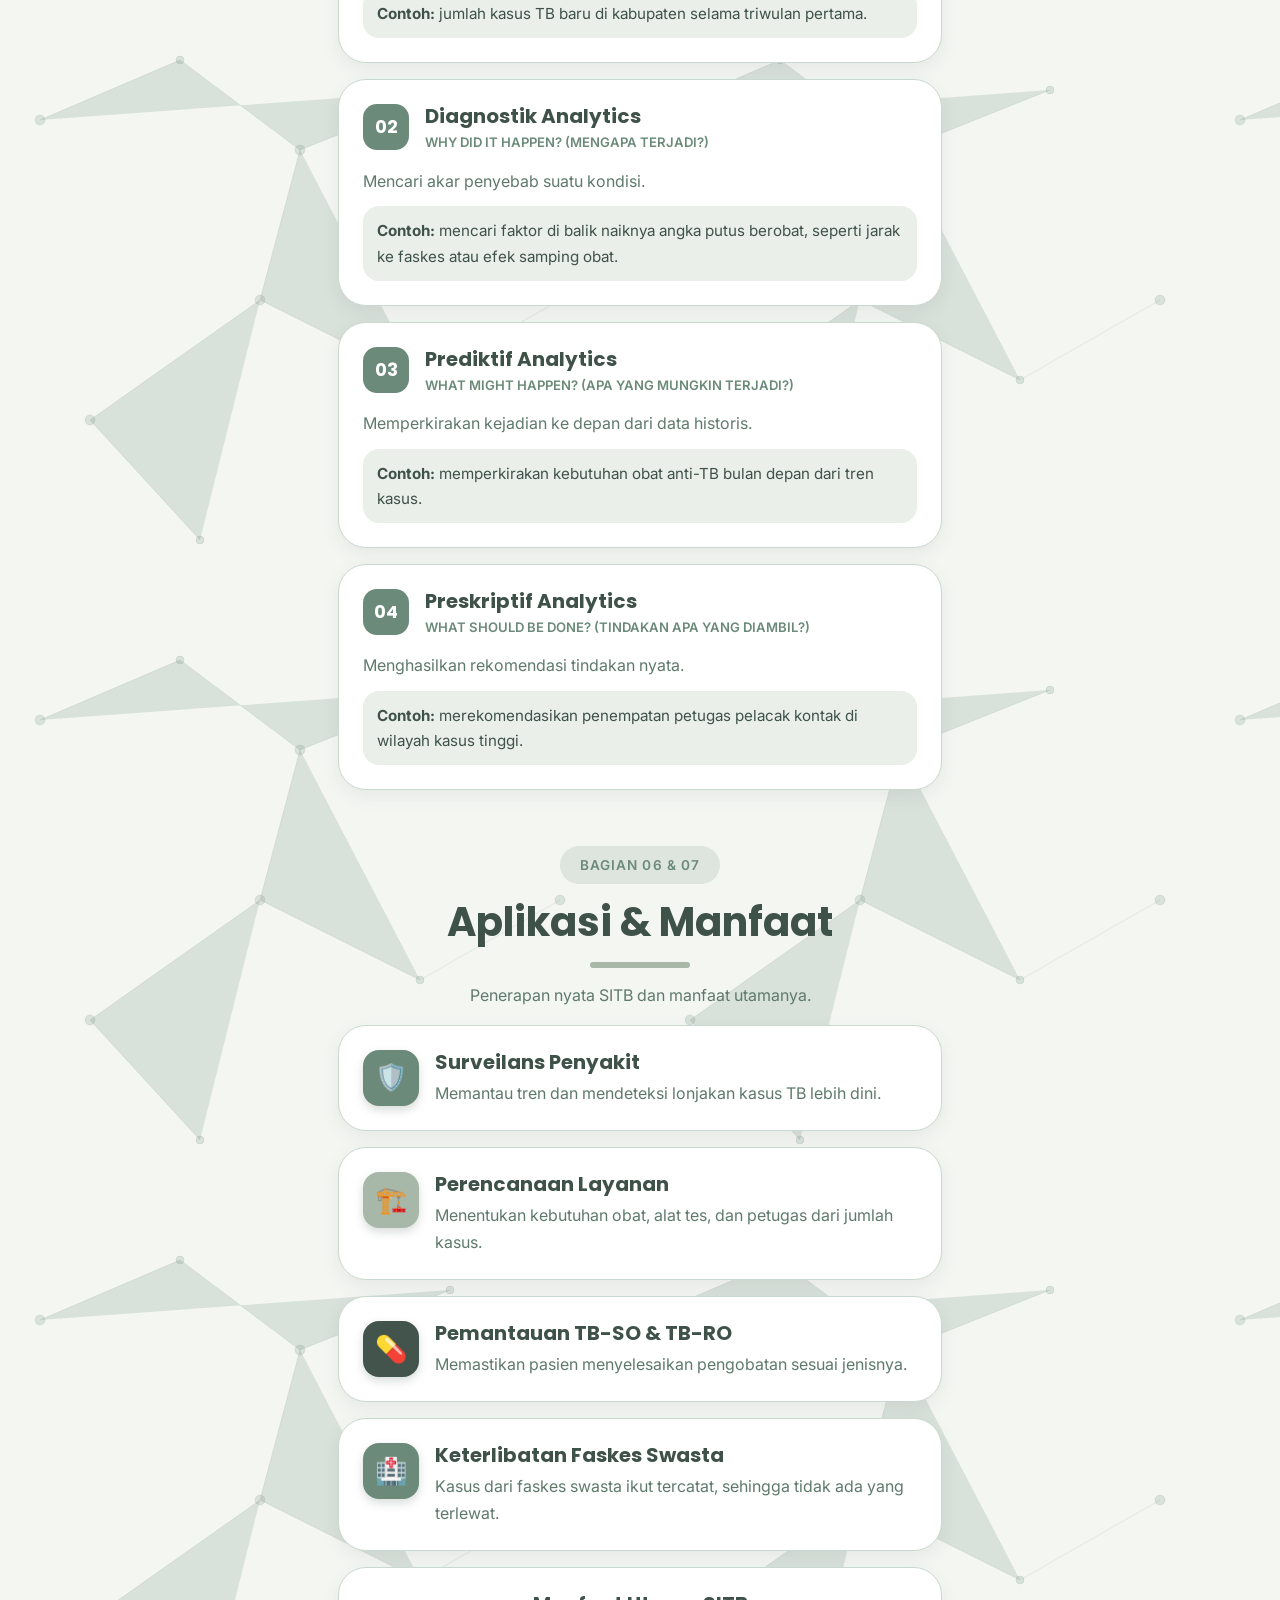
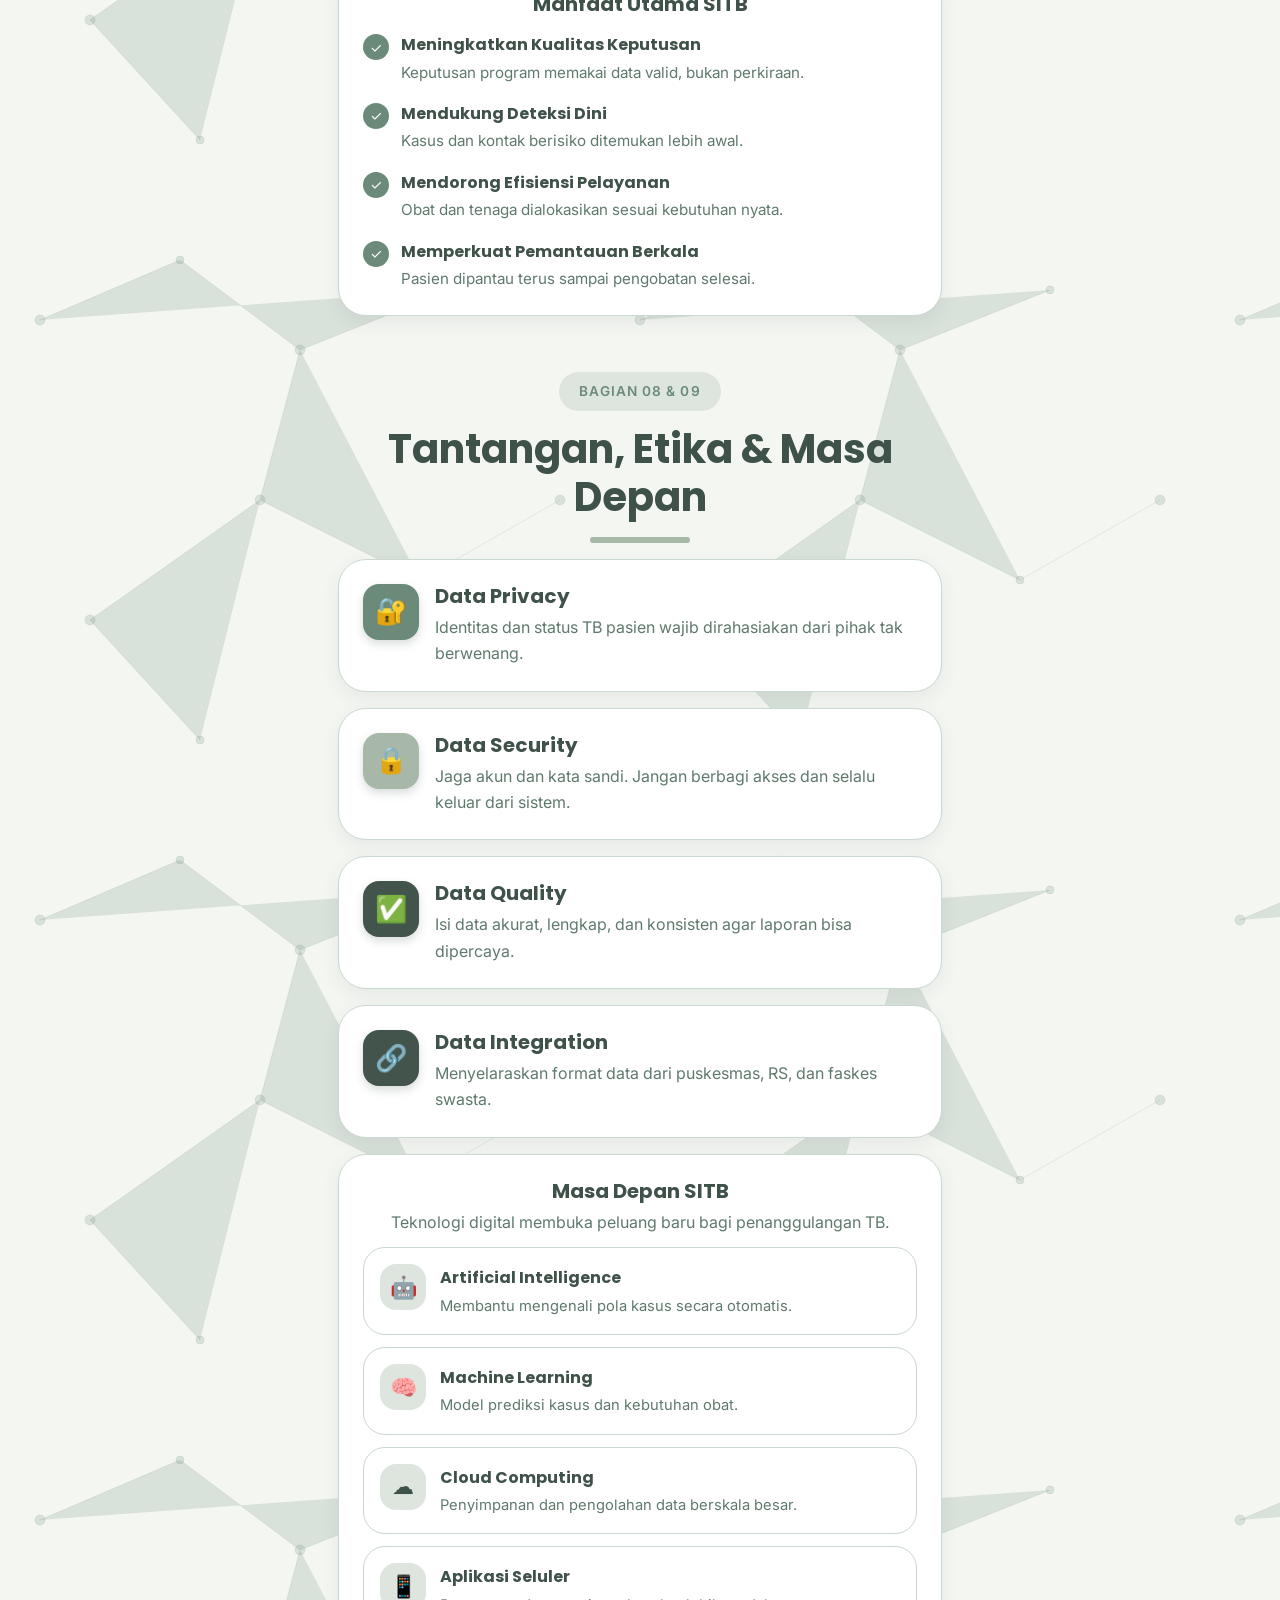
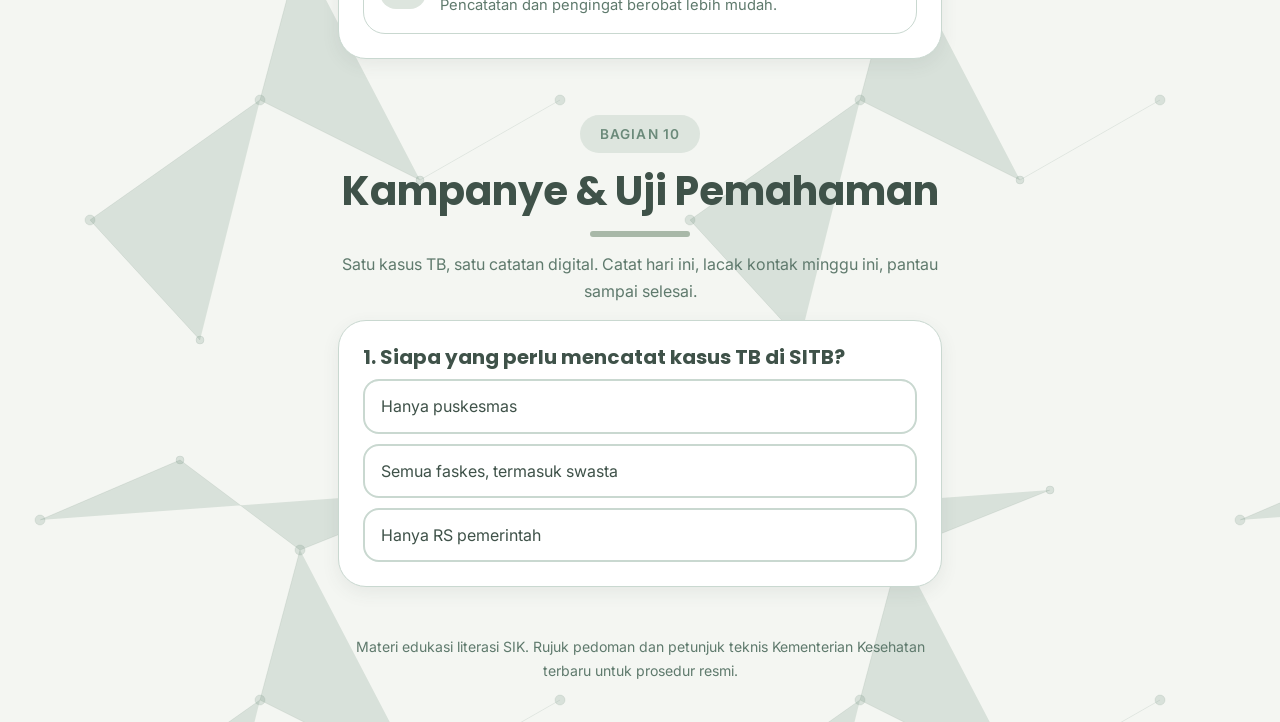
==== commit 5ee9c561: "style: adjust padding and margin in html content and assets branding to SITB Insight" ====
--- a/SITB Edu_ Literasi SIK Tuberkulosis (1).html
+++ b/SITB Edu_ Literasi SIK Tuberkulosis (1).html
@@ -1,151 +1,573 @@
 <!DOCTYPE html>
 <html lang="id">
+
 <head>
-<meta charset="utf-8">
-<meta name="viewport" content="width=device-width, initial-scale=1, viewport-fit=cover">
-<title>SITB Edu: Literasi SIK Tuberkulosis</title>
-<link href="https://fonts.googleapis.com/css2?family=Poppins:wght@600;700&family=Inter:wght@400;500;600&display=swap" rel="stylesheet">
-<style>
-:root{--bg:#F4F6F2;--surf:#fff;--ink:#3F5249;--mute:#5F7A6D;--acc:#6B8A7A;--acc2:#A8B8A8;--dark:#43544C;--line:#C9D8D0;--pill:#DDE5DE;--soft:#EAEFEA;--on:#fff;
-box-sizing:border-box;padding-top:env(safe-area-inset-top,0px);padding-bottom:env(safe-area-inset-bottom,0px)}
-@media (prefers-color-scheme:dark){:root:not([data-theme="light"]){--bg:#121A17;--surf:#1B2723;--ink:#E3ECE7;--mute:#A5BBB0;--acc:#7FA08E;--acc2:#4F6B5E;--dark:#2E4038;--line:#2F4439;--pill:#26372F;--soft:#22312A;--on:#fff;color-scheme:dark}}
-:root[data-theme="dark"]{--bg:#121A17;--surf:#1B2723;--ink:#E3ECE7;--mute:#A5BBB0;--acc:#7FA08E;--acc2:#4F6B5E;--dark:#2E4038;--line:#2F4439;--pill:#26372F;--soft:#22312A;--on:#fff;color-scheme:dark}
-*{box-sizing:border-box}
-html{scroll-padding-top:calc(88px + env(safe-area-inset-top,0px));scroll-behavior:smooth}
-body{margin:0;background:var(--bg);color:var(--ink);font:400 16px/1.65 Inter,system-ui,sans-serif;
-background-image:url("data:image/svg+xml,%3Csvg xmlns='http://www.w3.org/2000/svg' width='600' height='600'%3E%3Cg stroke='%236B8A7A' stroke-opacity='.14' fill='%236B8A7A' fill-opacity='.2'%3E%3Cpath d='M40 120L180 60L300 150L450 90M300 150L260 300L420 380M260 300L90 420L200 540M420 380L560 300'/%3E%3Ccircle cx='40' cy='120' r='5'/%3E%3Ccircle cx='180' cy='60' r='4'/%3E%3Ccircle cx='300' cy='150' r='5'/%3E%3Ccircle cx='450' cy='90' r='4'/%3E%3Ccircle cx='260' cy='300' r='5'/%3E%3Ccircle cx='420' cy='380' r='4'/%3E%3Ccircle cx='90' cy='420' r='5'/%3E%3Ccircle cx='200' cy='540' r='4'/%3E%3Ccircle cx='560' cy='300' r='5'/%3E%3C/g%3E%3C/svg%3E")}
-body::before{content:"";position:fixed;inset:0 0 auto;height:env(safe-area-inset-top,0px);background:var(--bg);z-index:30}
-h1,h2,h3,.brand b{font-family:Poppins,system-ui,sans-serif;line-height:1.2;margin:0}
-header{position:sticky;top:env(safe-area-inset-top,0px);z-index:20;background:var(--bg);border-bottom:1px solid var(--line)}
-.bar{max-width:640px;margin:0 auto;padding:12px 18px;display:flex;align-items:center;gap:12px}
-.logo{width:44px;height:44px;border-radius:12px;background:var(--acc);display:grid;place-items:center;color:#fff;font-size:22px}
-.brand{flex:1;line-height:1.2}.brand b{font-size:1.25rem;display:block}.brand span{color:var(--acc);font-size:.9rem}
-.mb{all:unset;cursor:pointer;padding:10px;font-size:26px;line-height:1}
-.mb:focus-visible,.go:focus-visible,.opt:focus-visible,nav a:focus-visible{outline:3px solid var(--acc);outline-offset:2px}
-nav{display:none;max-width:640px;margin:0 auto;padding:0 18px 14px}nav.open{display:block}
-nav a{display:block;padding:9px 12px;border-radius:10px;color:var(--ink);text-decoration:none;font-weight:500}
-nav a:hover{background:var(--pill)}
-main{max-width:640px;margin:0 auto;padding:20px 18px 40px}
-.g2{display:grid;grid-template-columns:1fr 1fr;gap:14px}
-.mini{background:var(--surf);border:1px solid var(--line);border-radius:22px;padding:20px 10px;text-align:center;box-shadow:0 4px 14px rgba(63,82,73,.08)}
-.mini i{font-style:normal;font-size:28px;display:block}.mini b{font-family:Poppins,sans-serif;font-size:1.1rem;display:block;margin-top:6px}.mini span{font-size:.85rem;color:var(--mute)}
-.card{background:var(--surf);border:1px solid var(--line);border-radius:28px;padding:24px;margin-top:16px;box-shadow:0 6px 18px rgba(63,82,73,.08)}
-.sec{text-align:center;margin-top:56px}
-.pill{display:inline-block;background:var(--pill);color:var(--acc);font-weight:600;letter-spacing:.08em;border-radius:999px;padding:8px 20px;font-size:.85rem}
-.sec h2{font-size:clamp(1.9rem,8vw,2.5rem);margin:14px 0 0;font-weight:700}
-.sec h2::after{content:"";display:block;width:100px;height:6px;border-radius:3px;background:var(--acc2);margin:16px auto 0}
-.sec p{color:var(--mute);margin:14px 0 0}
-.row{display:flex;gap:16px;align-items:flex-start}
-.ic{flex:none;width:56px;height:56px;border-radius:16px;background:var(--acc);display:grid;place-items:center;font-size:26px;box-shadow:0 4px 10px rgba(63,82,73,.2)}
-.ic.b{background:var(--acc2)}.ic.c{background:var(--dark)}
-.card h3{font-size:1.25rem;font-weight:700}.card p{margin:6px 0 0;color:var(--mute)}
-.go{all:unset;cursor:pointer;color:var(--acc);font-weight:600;margin-top:12px;display:inline-block}
-.det{display:none;background:var(--soft);border-radius:16px;padding:12px 14px;margin-top:12px;font-size:.95rem}.open>.det{display:block}
-.src{border:1px solid var(--line);border-radius:22px;padding:16px;margin-top:12px;display:flex;gap:14px;align-items:flex-start}
-.src .ic{width:46px;height:46px;background:var(--pill);font-size:22px;box-shadow:none}
-.src b{font-family:Poppins,sans-serif}.src p{margin:2px 0 0;font-size:.92rem}
-.num{flex:none;width:46px;height:46px;border-radius:14px;background:var(--acc);color:#fff;font:700 1.1rem Poppins,sans-serif;display:grid;place-items:center}
-.q{color:var(--acc);font-weight:600;font-size:.82rem;text-transform:uppercase;margin-top:4px}
-.ok{display:flex;gap:12px;margin-top:16px}.ok i{flex:none;width:26px;height:26px;border-radius:50%;background:var(--acc);color:#fff;font-style:normal;display:grid;place-items:center;font-size:14px;margin-top:2px}
-.ok b{font-family:Poppins,sans-serif;display:block}.ok span{color:var(--mute);font-size:.95rem}
-.grp{border:1px solid var(--line);border-radius:18px;padding:12px 16px;margin-top:12px}.grp b{font-family:Poppins,sans-serif}.grp div{color:var(--mute);font-size:.92rem;outline:0}
-.chip{display:inline-block;background:var(--pill);border-radius:999px;padding:4px 14px;font-weight:600;font-size:.9rem;margin-top:8px}
-.opt{all:unset;box-sizing:border-box;display:block;width:100%;padding:12px 16px;margin-top:10px;border:2px solid var(--line);border-radius:16px;cursor:pointer;background:var(--surf)}
-.opt.y{border-color:#2E8B57;background:rgba(46,139,87,.15)}.opt.n{border-color:#C25A4F;background:rgba(194,90,79,.14)}
-.fb{color:var(--mute);font-size:.92rem;margin-top:10px}
-footer{text-align:center;color:var(--mute);font-size:.88rem;margin-top:48px}
-@media (prefers-reduced-motion:reduce){html{scroll-behavior:auto}}
-</style>
+    <meta charset="utf-8">
+    <meta name="viewport" content="width=device-width, initial-scale=1, viewport-fit=cover">
+    <title>SITB Insight: Literasi SIK Tuberkulosis</title>
+    <link
+        href="https://fonts.googleapis.com/css2?family=Poppins:wght@600;700&family=Inter:wght@400;500;600&display=swap"
+        rel="stylesheet">
+    <style>
+        :root {
+            --bg: #F4F6F2;
+            --surf: #fff;
+            --ink: #3F5249;
+            --mute: #5F7A6D;
+            --acc: #6B8A7A;
+            --acc2: #A8B8A8;
+            --dark: #43544C;
+            --line: #C9D8D0;
+            --pill: #DDE5DE;
+            --soft: #EAEFEA;
+            --on: #fff;
+            box-sizing: border-box;
+            padding-top: env(safe-area-inset-top, 0px);
+            padding-bottom: env(safe-area-inset-bottom, 0px)
+        }
+
+        @media (prefers-color-scheme:dark) {
+            :root:not([data-theme="light"]) {
+                --bg: #121A17;
+                --surf: #1B2723;
+                --ink: #E3ECE7;
+                --mute: #A5BBB0;
+                --acc: #7FA08E;
+                --acc2: #4F6B5E;
+                --dark: #2E4038;
+                --line: #2F4439;
+                --pill: #26372F;
+                --soft: #22312A;
+                --on: #fff;
+                color-scheme: dark
+            }
+        }
+
+        :root[data-theme="dark"] {
+            --bg: #121A17;
+            --surf: #1B2723;
+            --ink: #E3ECE7;
+            --mute: #A5BBB0;
+            --acc: #7FA08E;
+            --acc2: #4F6B5E;
+            --dark: #2E4038;
+            --line: #2F4439;
+            --pill: #26372F;
+            --soft: #22312A;
+            --on: #fff;
+            color-scheme: dark
+        }
+
+        * {
+            box-sizing: border-box
+        }
+
+        html {
+            scroll-padding-top: calc(88px + env(safe-area-inset-top, 0px));
+            scroll-behavior: smooth
+        }
+
+        body {
+            margin: 0;
+            background: var(--bg);
+            color: var(--ink);
+            font: 400 16px/1.65 Inter, system-ui, sans-serif;
+            background-image: url("data:image/svg+xml,%3Csvg xmlns='http://www.w3.org/2000/svg' width='600' height='600'%3E%3Cg stroke='%236B8A7A' stroke-opacity='.14' fill='%236B8A7A' fill-opacity='.2'%3E%3Cpath d='M40 120L180 60L300 150L450 90M300 150L260 300L420 380M260 300L90 420L200 540M420 380L560 300'/%3E%3Ccircle cx='40' cy='120' r='5'/%3E%3Ccircle cx='180' cy='60' r='4'/%3E%3Ccircle cx='300' cy='150' r='5'/%3E%3Ccircle cx='450' cy='90' r='4'/%3E%3Ccircle cx='260' cy='300' r='5'/%3E%3Ccircle cx='420' cy='380' r='4'/%3E%3Ccircle cx='90' cy='420' r='5'/%3E%3Ccircle cx='200' cy='540' r='4'/%3E%3Ccircle cx='560' cy='300' r='5'/%3E%3C/g%3E%3C/svg%3E")
+        }
+
+        body::before {
+            content: "";
+            position: fixed;
+            inset: 0 0 auto;
+            height: env(safe-area-inset-top, 0px);
+            background: var(--bg);
+            z-index: 30
+        }
+
+        h1,
+        h2,
+        h3,
+        .brand b {
+            font-family: Poppins, system-ui, sans-serif;
+            line-height: 1.2;
+            margin: 0
+        }
+
+        header {
+            position: sticky;
+            top: env(safe-area-inset-top, 0px);
+            z-index: 20;
+            background: var(--bg);
+            border-bottom: 1px solid var(--line)
+        }
+
+        .bar {
+            max-width: 640px;
+            margin: 0 auto;
+            padding: 12px 18px;
+            display: flex;
+            align-items: center;
+            gap: 12px
+        }
+
+        .logo {
+            width: 44px;
+            height: 44px;
+            border-radius: 12px;
+            background: var(--acc);
+            display: grid;
+            place-items: center;
+            color: #fff;
+            font-size: 22px
+        }
+
+        .brand {
+            flex: 1;
+            line-height: 1.2
+        }
+
+        .brand b {
+            font-size: 1.25rem;
+            display: block
+        }
+
+        .brand span {
+            color: var(--acc);
+            font-size: .9rem
+        }
+
+        .mb {
+            all: unset;
+            cursor: pointer;
+            padding: 10px;
+            font-size: 26px;
+            line-height: 1
+        }
+
+        .mb:focus-visible,
+        .go:focus-visible,
+        .opt:focus-visible,
+        nav a:focus-visible {
+            outline: 3px solid var(--acc);
+            outline-offset: 2px
+        }
+
+        nav {
+            display: none;
+            max-width: 640px;
+            margin: 0 auto;
+            padding: 0 18px 14px
+        }
+
+        nav.open {
+            display: block
+        }
+
+        nav a {
+            display: block;
+            padding: 9px 12px;
+            border-radius: 10px;
+            color: var(--ink);
+            text-decoration: none;
+            font-weight: 500
+        }
+
+        nav a:hover {
+            background: var(--pill)
+        }
+
+        main {
+            max-width: 640px;
+            margin: 0 auto;
+            padding: 20px 18px 40px
+        }
+
+        .g2 {
+            display: grid;
+            grid-template-columns: 1fr 1fr;
+            gap: 14px
+        }
+
+        .mini {
+            background: var(--surf);
+            border: 1px solid var(--line);
+            border-radius: 22px;
+            padding: 20px 10px;
+            text-align: center;
+            box-shadow: 0 4px 14px rgba(63, 82, 73, .08)
+        }
+
+        .mini i {
+            font-style: normal;
+            font-size: 28px;
+            display: block
+        }
+
+        .mini b {
+            font-family: Poppins, sans-serif;
+            font-size: 1.1rem;
+            display: block;
+            margin-top: 6px
+        }
+
+        .mini span {
+            font-size: .85rem;
+            color: var(--mute)
+        }
+
+        .card {
+            background: var(--surf);
+            border: 1px solid var(--line);
+            border-radius: 28px;
+            padding: 24px;
+            margin-top: 16px;
+            box-shadow: 0 6px 18px rgba(63, 82, 73, .08)
+        }
+
+        .sec {
+            text-align: center;
+            margin-top: 56px
+        }
+
+        .pill {
+            display: inline-block;
+            background: var(--pill);
+            color: var(--acc);
+            font-weight: 600;
+            letter-spacing: .08em;
+            border-radius: 999px;
+            padding: 8px 20px;
+            font-size: .85rem
+        }
+
+        .sec h2 {
+            font-size: clamp(1.9rem, 8vw, 2.5rem);
+            margin: 14px 0 0;
+            font-weight: 700
+        }
+
+        .sec h2::after {
+            content: "";
+            display: block;
+            width: 100px;
+            height: 6px;
+            border-radius: 3px;
+            background: var(--acc2);
+            margin: 16px auto 0
+        }
+
+        .sec p {
+            color: var(--mute);
+            margin: 14px 0 0
+        }
+
+        .row {
+            display: flex;
+            gap: 16px;
+            align-items: flex-start
+        }
+
+        .ic {
+            flex: none;
+            width: 56px;
+            height: 56px;
+            border-radius: 16px;
+            background: var(--acc);
+            display: grid;
+            place-items: center;
+            font-size: 26px;
+            box-shadow: 0 4px 10px rgba(63, 82, 73, .2)
+        }
+
+        .ic.b {
+            background: var(--acc2)
+        }
+
+        .ic.c {
+            background: var(--dark)
+        }
+
+        .card h3 {
+            font-size: 1.25rem;
+            font-weight: 700
+        }
+
+        .card p {
+            margin: 6px 0 0;
+            color: var(--mute)
+        }
+
+        .go {
+            all: unset;
+            cursor: pointer;
+            color: var(--acc);
+            font-weight: 600;
+            margin-top: 12px;
+            display: inline-block
+        }
+
+        .det {
+            display: none;
+            background: var(--soft);
+            border-radius: 16px;
+            padding: 12px 14px;
+            margin-top: 12px;
+            font-size: .95rem
+        }
+
+        .open>.det {
+            display: block
+        }
+
+        .src {
+            border: 1px solid var(--line);
+            border-radius: 22px;
+            padding: 16px;
+            margin-top: 12px;
+            display: flex;
+            gap: 14px;
+            align-items: flex-start
+        }
+
+        .src .ic {
+            width: 46px;
+            height: 46px;
+            background: var(--pill);
+            font-size: 22px;
+            box-shadow: none
+        }
+
+        .src b {
+            font-family: Poppins, sans-serif
+        }
+
+        .src p {
+            margin: 2px 0 0;
+            font-size: .92rem
+        }
+
+        .num {
+            flex: none;
+            width: 46px;
+            height: 46px;
+            border-radius: 14px;
+            background: var(--acc);
+            color: #fff;
+            font: 700 1.1rem Poppins, sans-serif;
+            display: grid;
+            place-items: center
+        }
+
+        .q {
+            color: var(--acc);
+            font-weight: 600;
+            font-size: .82rem;
+            text-transform: uppercase;
+            margin-top: 4px
+        }
+
+        .ok {
+            display: flex;
+            gap: 12px;
+            margin-top: 16px
+        }
+
+        .ok i {
+            flex: none;
+            width: 26px;
+            height: 26px;
+            border-radius: 50%;
+            background: var(--acc);
+            color: #fff;
+            font-style: normal;
+            display: grid;
+            place-items: center;
+            font-size: 14px;
+            margin-top: 2px
+        }
+
+        .ok b {
+            font-family: Poppins, sans-serif;
+            display: block
+        }
+
+        .ok span {
+            color: var(--mute);
+            font-size: .95rem
+        }
+
+        .grp {
+            border: 1px solid var(--line);
+            border-radius: 18px;
+            padding: 12px 16px;
+            margin-top: 12px
+        }
+
+        .grp b {
+            font-family: Poppins, sans-serif
+        }
+
+        .grp div {
+            color: var(--mute);
+            font-size: .92rem;
+            outline: 0
+        }
+
+        .chip {
+            display: inline-block;
+            background: var(--pill);
+            border-radius: 999px;
+            padding: 4px 14px;
+            font-weight: 600;
+            font-size: .9rem;
+            margin-top: 8px
+        }
+
+        .opt {
+            all: unset;
+            box-sizing: border-box;
+            display: block;
+            width: 100%;
+            padding: 12px 16px;
+            margin-top: 10px;
+            border: 2px solid var(--line);
+            border-radius: 16px;
+            cursor: pointer;
+            background: var(--surf)
+        }
+
+        .opt.y {
+            border-color: #2E8B57;
+            background: rgba(46, 139, 87, .15)
+        }
+
+        .opt.n {
+            border-color: #C25A4F;
+            background: rgba(194, 90, 79, .14)
+        }
+
+        .fb {
+            color: var(--mute);
+            font-size: .92rem;
+            margin-top: 10px
+        }
+
+        footer {
+            text-align: center;
+            color: var(--mute);
+            font-size: .88rem;
+            margin-top: 48px
+        }
+
+        @media (prefers-reduced-motion:reduce) {
+            html {
+                scroll-behavior: auto
+            }
+        }
+    </style>
 </head>
+
 <body>
-<header>
-<div class="bar"><div class="logo">&#9829;</div><div class="brand"><b>SITB Edu</b><span>Literasi SIK Tuberkulosis</span></div><button class="mb" id="mb" aria-label="Buka menu" aria-expanded="false">&#9776;</button></div>
-<nav id="nav"></nav>
-</header>
-<main>
-<div class="g2" id="hero"></div>
-<div class="card" id="grp"></div>
-<div id="app"></div>
-<footer>Materi edukasi literasi SIK. Rujuk pedoman dan petunjuk teknis Kementerian Kesehatan terbaru untuk prosedur resmi.</footer>
-</main>
-<script>
-var $=function(i){return document.getElementById(i)};
-var HERO=[["🔍","Surveilans","Pantau kasus TB"],["📍","Tracing Kontak","Lacak orang berisiko"],["💊","TB-SO / TB-RO","Pantau pengobatan"],["🏥","Faskes Swasta","Ikut mencatat kasus"]];
-$("hero").innerHTML=HERO.map(function(h){return '<div class="mini"><i>'+h[0]+'</i><b>'+h[1]+'</b><span>'+h[2]+'</span></div>'}).join("");
-$("grp").innerHTML='<div class="row"><div class="ic">👥</div><div><h3>KELOMPOK 2, 5, 8, 11</h3><p style="margin:2px 0 0">Penyusun Infografis Edukatif</p></div></div><span class="chip">4 Kelompok</span>'+[2,5,8,11].map(function(k){return '<div class="grp"><b>Kelompok '+k+'</b><div contenteditable="true" spellcheck="false">Ketuk untuk mengisi nama anggota dan NIM</div></div>'}).join("");
-
-var NAV=[["b1","Konsep Dasar"],["b2","Fungsi & Sumber Data"],["b4","Alur Kerja"],["b5","Jenis Analisis"],["b6","Aplikasi & Manfaat"],["b8","Tantangan & Masa Depan"],["b10","Kampanye & Kuis"]];
-$("nav").innerHTML=NAV.map(function(n){return '<a href="#'+n[0]+'">'+n[1]+'</a>'}).join("");
-$("mb").onclick=function(){var o=$("nav").classList.toggle("open");this.setAttribute("aria-expanded",o)};
-$("nav").onclick=function(){this.classList.remove("open");$("mb").setAttribute("aria-expanded","false")};
-
-function sec(id,pill,t,sub){return '<section id="'+id+'" class="sec"><span class="pill">'+pill+'</span><h2>'+t+'</h2>'+(sub?'<p>'+sub+'</p>':'')+'</section>'}
-function ic3(i,c,t,d){return '<div class="card"><div class="row"><div class="ic '+c+'">'+i+'</div><div><h3>'+t+'</h3><p>'+d+'</p></div></div></div>'}
-var h="";
-h+=sec("b1","BAGIAN 01","Apa Itu SIK dan SITB?");
-h+='<div class="card"><h3>🧠 Konsep Dasar</h3><p style="margin-top:14px"><b>Sistem Informasi Kesehatan (SIK)</b> adalah rangkaian proses mengumpulkan, mengolah, dan menyajikan data kesehatan agar bisa dipakai mengambil keputusan.</p><p style="margin-top:14px"><b>SITB (Sistem Informasi Tuberkulosis)</b> adalah SIK khusus program TB. Sistem ini mencatat dan melaporkan kasus TB dari terduga sampai hasil akhir pengobatan, termasuk dari faskes swasta.</p></div>';
-h+=ic3("📋","","SIK","Sistem data kesehatan dari berbagai fasilitas pelayanan.");
-h+=ic3("🫁","b","SITB","Pencatatan dan pelaporan kasus TB secara terpadu.");
-h+=ic3("🎯","c","Literasi Digital","Kemampuan petugas dan masyarakat memakai sistem dengan benar dan aman.");
-
-h+=sec("b2","BAGIAN 02 & 03","Fungsi Utama & Sumber Data","Ketuk kartu fungsi untuk melihat contoh.");
-var F=[["1. Surveilans Ketat","Memantau jumlah, sebaran, dan tren kasus TB secara berkelanjutan.","Contoh: puskesmas melihat kasus naik di satu kecamatan, lalu menambah penyuluhan dan skrining.","🔍",""],
-["2. Tracing Kontak","Menelusuri orang yang berkontak erat dengan pasien TB.","Contoh: anggota serumah pasien dicatat dan diperiksa. Yang bergejala segera dirujuk.","📍","b"],
-["3. Pemantauan Pengobatan","Memantau pasien TB-SO dan TB-RO sampai pengobatan selesai.","Contoh: pasien yang terlambat ambil obat terlihat di sistem, sehingga petugas segera menghubunginya.","💊","c"]];
-F.forEach(function(f){h+='<div class="card tg"><div class="ic '+f[4]+'">'+f[3]+'</div><h3 style="margin-top:14px">'+f[0]+'</h3><p>'+f[1]+'</p><button class="go">Lihat Contoh & Detail →</button><div class="det">'+f[2]+'</div></div>'});
-h+='<div class="card" style="text-align:center"><h3>Sumber Data SITB</h3><p>Semua sumber terhubung dan mengarah ke satu pusat data TB.</p>';
-[["📄","Puskesmas & RS Pemerintah","Mencatat terduga, kasus, dan pengobatan pasien."],["🏥","Faskes Swasta","Klinik, dokter praktik, dan RS swasta ikut melaporkan kasus."],["🧪","Laboratorium","Hasil pemeriksaan dahak dan tes cepat molekuler."],["👪","Kontak Erat Pasien","Hasil penelusuran dan pemeriksaan kontak."]].forEach(function(s){h+='<div class="src" style="text-align:left"><div class="ic">'+s[0]+'</div><div><b>'+s[1]+'</b><p>'+s[2]+'</p></div></div>'});
-h+='</div>';
-
-h+=sec("b4","BAGIAN 04","Bagaimana Data TB Diolah?","Tahapan mengubah data mentah menjadi informasi siap guna. Ketuk tiap tahap.");
-[["Pengumpulan Data","Petugas faskes mencatat terduga dan kasus TB beserta hasil pemeriksaan.","Pastikan identitas dan klasifikasi kasus terisi lengkap."],
-["Penyimpanan","Data tersimpan terpusat di SITB dan dapat diakses sesuai peran.","Hanya petugas berwenang yang boleh membuka data pasien."],
-["Validasi & Pembersihan","Memeriksa data ganda, salah ketik, dan isian yang belum lengkap.","Cek data pasien yang sudah ada sebelum membuat catatan baru."],
-["Analisis Data","Mengenali pola dan tren kasus, kepatuhan berobat, dan hasil pengobatan.","Contoh: wilayah dengan banyak pasien putus berobat."],
-["Visualisasi","Menyajikan hasil dalam dashboard, grafik, dan laporan.","Dipakai dinas kesehatan dan puskesmas untuk memantau capaian."],
-["Pengambilan Keputusan","Dasar menentukan kebijakan, kebutuhan obat, dan intervensi tepat sasaran.","Contoh: menambah petugas pelacak kontak di wilayah rawan."]].forEach(function(s,i){h+='<div class="card tg"><div class="row"><div class="num">'+(i+1)+'</div><div><h3>'+s[0]+'</h3><p>'+s[1]+'</p></div></div><button class="go">Lihat rincian →</button><div class="det">'+s[2]+'</div></div>'});
-
-h+=sec("b5","BAGIAN 05","Jenis Analisis Data TB");
-[["01","Deskriptif","What happened? (Apa yang terjadi?)","Menjelaskan kejadian lampau dari data historis.","Contoh: jumlah kasus TB baru di kabupaten selama triwulan pertama."],
-["02","Diagnostik","Why did it happen? (Mengapa terjadi?)","Mencari akar penyebab suatu kondisi.","Contoh: mencari faktor di balik naiknya angka putus berobat, seperti jarak ke faskes atau efek samping obat."],
-["03","Prediktif","What might happen? (Apa yang mungkin terjadi?)","Memperkirakan kejadian ke depan dari data historis.","Contoh: memperkirakan kebutuhan obat anti-TB bulan depan dari tren kasus."],
-["04","Preskriptif","What should be done? (Tindakan apa yang diambil?)","Menghasilkan rekomendasi tindakan nyata.","Contoh: merekomendasikan penempatan petugas pelacak kontak di wilayah kasus tinggi."]].forEach(function(t){h+='<div class="card"><div class="row"><div class="num">'+t[0]+'</div><div><h3>'+t[1]+' Analytics</h3><div class="q">'+t[2]+'</div></div></div><p style="margin-top:14px">'+t[3]+'</p><div class="det" style="display:block"><b>'+t[4].split(":")[0]+':</b>'+t[4].slice(t[4].indexOf(":")+1)+'</div></div>'});
-
-h+=sec("b6","BAGIAN 06 & 07","Aplikasi & Manfaat","Penerapan nyata SITB dan manfaat utamanya.");
-h+=ic3("🛡️","","Surveilans Penyakit","Memantau tren dan mendeteksi lonjakan kasus TB lebih dini.");
-h+=ic3("🏗️","b","Perencanaan Layanan","Menentukan kebutuhan obat, alat tes, dan petugas dari jumlah kasus.");
-h+=ic3("💊","c","Pemantauan TB-SO & TB-RO","Memastikan pasien menyelesaikan pengobatan sesuai jenisnya.");
-h+=ic3("🏥","","Keterlibatan Faskes Swasta","Kasus dari faskes swasta ikut tercatat, sehingga tidak ada yang terlewat.");
-h+='<div class="card"><h3 style="text-align:center">Manfaat Utama SITB</h3>';
-[["Meningkatkan Kualitas Keputusan","Keputusan program memakai data valid, bukan perkiraan."],["Mendukung Deteksi Dini","Kasus dan kontak berisiko ditemukan lebih awal."],["Mendorong Efisiensi Pelayanan","Obat dan tenaga dialokasikan sesuai kebutuhan nyata."],["Memperkuat Pemantauan Berkala","Pasien dipantau terus sampai pengobatan selesai."]].forEach(function(m){h+='<div class="ok"><i>✓</i><div><b>'+m[0]+'</b><span>'+m[1]+'</span></div></div>'});
-h+='</div>';
-
-h+=sec("b8","BAGIAN 08 & 09","Tantangan, Etika & Masa Depan");
-h+=ic3("🔐","","Data Privacy","Identitas dan status TB pasien wajib dirahasiakan dari pihak tak berwenang.");
-h+=ic3("🔒","b","Data Security","Jaga akun dan kata sandi. Jangan berbagi akses dan selalu keluar dari sistem.");
-h+=ic3("✅","c","Data Quality","Isi data akurat, lengkap, dan konsisten agar laporan bisa dipercaya.");
-h+=ic3("🔗","c","Data Integration","Menyelaraskan format data dari puskesmas, RS, dan faskes swasta.");
-h+='<div class="card" style="text-align:center"><h3>Masa Depan SITB</h3><p>Teknologi digital membuka peluang baru bagi penanggulangan TB.</p>';
-[["🤖","Artificial Intelligence","Membantu mengenali pola kasus secara otomatis."],["🧠","Machine Learning","Model prediksi kasus dan kebutuhan obat."],["☁️","Cloud Computing","Penyimpanan dan pengolahan data berskala besar."],["📱","Aplikasi Seluler","Pencatatan dan pengingat berobat lebih mudah."]].forEach(function(s){h+='<div class="src" style="text-align:left"><div class="ic">'+s[0]+'</div><div><b>'+s[1]+'</b><p>'+s[2]+'</p></div></div>'});
-h+='</div>';
-
-h+=sec("b10","BAGIAN 10","Kampanye & Uji Pemahaman","Satu kasus TB, satu catatan digital. Catat hari ini, lacak kontak minggu ini, pantau sampai selesai.");
-h+='<div class="card" id="quiz"></div>';
-$("app").innerHTML=h;
-document.querySelectorAll(".tg").forEach(function(c){var b=c.querySelector(".go");b.onclick=function(){var o=c.classList.toggle("open");b.setAttribute("aria-expanded",o)}});
-
-var Q=[["Siapa yang perlu mencatat kasus TB di SITB?",["Hanya puskesmas","Semua faskes, termasuk swasta","Hanya RS pemerintah"],1,"Faskes swasta juga mencatat agar tidak ada kasus yang terlewat."],
-["TB-RO berarti kuman TB...",["Sensitif terhadap semua obat","Resistan terhadap obat anti-TB","Hanya menyerang anak"],1,"RO = resistan obat, perlu pemantauan lebih ketat."],
-["Apa gunanya tracing kontak?",["Menemukan orang yang mungkin tertular lebih dini","Menghapus data pasien","Mengganti pengobatan"],0,"Kontak erat yang ditemukan dini bisa segera diperiksa."],
-["Mana yang termasuk menjaga keamanan data?",["Berbagi kata sandi dengan rekan","Tidak membagikan akses akun","Membiarkan akun tetap terbuka"],1,"Akun bersifat pribadi dan data pasien wajib dirahasiakan."]];
-var qi=0,sc=0,qz=$("quiz");
-function show(){if(qi>=Q.length){qz.innerHTML='<h3>Skor kamu: '+sc+' dari '+Q.length+'</h3><button class="opt" id="rs">Ulangi kuis</button>';$("rs").onclick=function(){qi=0;sc=0;show()};return}
-var q=Q[qi];qz.innerHTML='<h3>'+(qi+1)+'. '+q[0]+'</h3>';
-q[1].forEach(function(o,i){var b=document.createElement("button");b.className="opt";b.textContent=o;b.onclick=function(){qz.querySelectorAll(".opt").forEach(function(x,j){x.disabled=true;if(j===q[2])x.classList.add("y")});
-if(i===q[2])sc++;else b.classList.add("n");
-var f=document.createElement("p");f.className="fb";f.textContent=q[3];qz.appendChild(f);
-var n=document.createElement("button");n.className="opt";n.textContent="Lanjut";n.onclick=function(){qi++;show()};qz.appendChild(n)};qz.appendChild(b)})}
-show();
-</script>
+    <header>
+        <div class="bar">
+            <div class="logo">&#9829;</div>
+            <div class="brand"><b>SITB Insight</b><span>Literasi SIK Tuberkulosis</span></div><button class="mb" id="mb"
+                aria-label="Buka menu" aria-expanded="false">&#9776;</button>
+        </div>
+        <nav id="nav"></nav>
+    </header>
+    <main>
+        <div class="g2" id="hero"></div>
+        <div class="card" id="grp"></div>
+        <div id="app"></div>
+        <footer>Materi edukasi literasi SIK. Rujuk pedoman dan petunjuk teknis Kementerian Kesehatan terbaru untuk
+            prosedur resmi.</footer>
+    </main>
+    <script>
+        var $ = function (i) { return document.getElementById(i) };
+        var HERO = [["🔍", "Surveilans", "Pantau kasus TB"], ["📍", "Tracing Kontak", "Lacak orang berisiko"], ["💊", "TB-SO / TB-RO", "Pantau pengobatan"], ["🏥", "Faskes Swasta", "Ikut mencatat kasus"]];
+        $("hero").innerHTML = HERO.map(function (h) { return '<div class="mini"><i>' + h[0] + '</i><b>' + h[1] + '</b><span>' + h[2] + '</span></div>' }).join("");
+        $("grp").innerHTML = '<div class="row"><div class="ic">👥</div><div><h3>KELOMPOK 2, 5, 8, 11</h3><p style="margin:2px 0 0">Penyusun Infografis Edukatif</p></div></div><span class="chip">4 Kelompok</span>' + [2, 5, 8, 11].map(function (k) { return '<div class="grp"><b>Kelompok ' + k + '</b><div contenteditable="true" spellcheck="false">Ketuk untuk mengisi nama anggota dan NIM</div></div>' }).join("");
+
+        var NAV = [["b1", "Konsep Dasar"], ["b2", "Fungsi & Sumber Data"], ["b4", "Alur Kerja"], ["b5", "Jenis Analisis"], ["b6", "Aplikasi & Manfaat"], ["b8", "Tantangan & Masa Depan"], ["b10", "Kampanye & Kuis"]];
+        $("nav").innerHTML = NAV.map(function (n) { return '<a href="#' + n[0] + '">' + n[1] + '</a>' }).join("");
+        $("mb").onclick = function () { var o = $("nav").classList.toggle("open"); this.setAttribute("aria-expanded", o) };
+        $("nav").onclick = function () { this.classList.remove("open"); $("mb").setAttribute("aria-expanded", "false") };
+
+        function sec(id, pill, t, sub) { return '<section id="' + id + '" class="sec"><span class="pill">' + pill + '</span><h2>' + t + '</h2>' + (sub ? '<p>' + sub + '</p>' : '') + '</section>' }
+        function ic3(i, c, t, d) { return '<div class="card"><div class="row"><div class="ic ' + c + '">' + i + '</div><div><h3>' + t + '</h3><p>' + d + '</p></div></div></div>' }
+        var h = "";
+        h += sec("b1", "BAGIAN 01", "Apa Itu SIK dan SITB?");
+        h += '<div class="card"><h3>🧠 Konsep Dasar</h3><p style="margin-top:14px"><b>Sistem Informasi Kesehatan (SIK)</b> adalah rangkaian proses mengumpulkan, mengolah, dan menyajikan data kesehatan agar bisa dipakai mengambil keputusan.</p><p style="margin-top:14px"><b>SITB (Sistem Informasi Tuberkulosis)</b> adalah SIK khusus program TB. Sistem ini mencatat dan melaporkan kasus TB dari terduga sampai hasil akhir pengobatan, termasuk dari faskes swasta.</p></div>';
+        h += ic3("📋", "", "SIK", "Sistem data kesehatan dari berbagai fasilitas pelayanan.");
+        h += ic3("🫁", "b", "SITB", "Pencatatan dan pelaporan kasus TB secara terpadu.");
+        h += ic3("🎯", "c", "Literasi Digital", "Kemampuan petugas dan masyarakat memakai sistem dengan benar dan aman.");
+
+        h += sec("b2", "BAGIAN 02 & 03", "Fungsi Utama & Sumber Data", "Ketuk kartu fungsi untuk melihat contoh.");
+        var F = [["1. Surveilans Ketat", "Memantau jumlah, sebaran, dan tren kasus TB secara berkelanjutan.", "Contoh: puskesmas melihat kasus naik di satu kecamatan, lalu menambah penyuluhan dan skrining.", "🔍", ""],
+        ["2. Tracing Kontak", "Menelusuri orang yang berkontak erat dengan pasien TB.", "Contoh: anggota serumah pasien dicatat dan diperiksa. Yang bergejala segera dirujuk.", "📍", "b"],
+        ["3. Pemantauan Pengobatan", "Memantau pasien TB-SO dan TB-RO sampai pengobatan selesai.", "Contoh: pasien yang terlambat ambil obat terlihat di sistem, sehingga petugas segera menghubunginya.", "💊", "c"]];
+        F.forEach(function (f) { h += '<div class="card tg"><div class="ic ' + f[4] + '">' + f[3] + '</div><h3 style="margin-top:14px">' + f[0] + '</h3><p>' + f[1] + '</p><button class="go">Lihat Contoh & Detail →</button><div class="det">' + f[2] + '</div></div>' });
+        h += '<div class="card" style="text-align:center"><h3>Sumber Data SITB</h3><p>Semua sumber terhubung dan mengarah ke satu pusat data TB.</p>';
+        [["📄", "Puskesmas & RS Pemerintah", "Mencatat terduga, kasus, dan pengobatan pasien."], ["🏥", "Faskes Swasta", "Klinik, dokter praktik, dan RS swasta ikut melaporkan kasus."], ["🧪", "Laboratorium", "Hasil pemeriksaan dahak dan tes cepat molekuler."], ["👪", "Kontak Erat Pasien", "Hasil penelusuran dan pemeriksaan kontak."]].forEach(function (s) { h += '<div class="src" style="text-align:left"><div class="ic">' + s[0] + '</div><div><b>' + s[1] + '</b><p>' + s[2] + '</p></div></div>' });
+        h += '</div>';
+
+        h += sec("b4", "BAGIAN 04", "Bagaimana Data TB Diolah?", "Tahapan mengubah data mentah menjadi informasi siap guna. Ketuk tiap tahap.");
+        [["Pengumpulan Data", "Petugas faskes mencatat terduga dan kasus TB beserta hasil pemeriksaan.", "Pastikan identitas dan klasifikasi kasus terisi lengkap."],
+        ["Penyimpanan", "Data tersimpan terpusat di SITB dan dapat diakses sesuai peran.", "Hanya petugas berwenang yang boleh membuka data pasien."],
+        ["Validasi & Pembersihan", "Memeriksa data ganda, salah ketik, dan isian yang belum lengkap.", "Cek data pasien yang sudah ada sebelum membuat catatan baru."],
+        ["Analisis Data", "Mengenali pola dan tren kasus, kepatuhan berobat, dan hasil pengobatan.", "Contoh: wilayah dengan banyak pasien putus berobat."],
+        ["Visualisasi", "Menyajikan hasil dalam dashboard, grafik, dan laporan.", "Dipakai dinas kesehatan dan puskesmas untuk memantau capaian."],
+        ["Pengambilan Keputusan", "Dasar menentukan kebijakan, kebutuhan obat, dan intervensi tepat sasaran.", "Contoh: menambah petugas pelacak kontak di wilayah rawan."]].forEach(function (s, i) { h += '<div class="card tg"><div class="row"><div class="num">' + (i + 1) + '</div><div><h3>' + s[0] + '</h3><p>' + s[1] + '</p></div></div><button class="go">Lihat rincian →</button><div class="det">' + s[2] + '</div></div>' });
+
+        h += sec("b5", "BAGIAN 05", "Jenis Analisis Data TB");
+        [["01", "Deskriptif", "What happened? (Apa yang terjadi?)", "Menjelaskan kejadian lampau dari data historis.", "Contoh: jumlah kasus TB baru di kabupaten selama triwulan pertama."],
+        ["02", "Diagnostik", "Why did it happen? (Mengapa terjadi?)", "Mencari akar penyebab suatu kondisi.", "Contoh: mencari faktor di balik naiknya angka putus berobat, seperti jarak ke faskes atau efek samping obat."],
+        ["03", "Prediktif", "What might happen? (Apa yang mungkin terjadi?)", "Memperkirakan kejadian ke depan dari data historis.", "Contoh: memperkirakan kebutuhan obat anti-TB bulan depan dari tren kasus."],
+        ["04", "Preskriptif", "What should be done? (Tindakan apa yang diambil?)", "Menghasilkan rekomendasi tindakan nyata.", "Contoh: merekomendasikan penempatan petugas pelacak kontak di wilayah kasus tinggi."]].forEach(function (t) { h += '<div class="card"><div class="row"><div class="num">' + t[0] + '</div><div><h3>' + t[1] + ' Analytics</h3><div class="q">' + t[2] + '</div></div></div><p style="margin-top:14px">' + t[3] + '</p><div class="det" style="display:block"><b>' + t[4].split(":")[0] + ':</b>' + t[4].slice(t[4].indexOf(":") + 1) + '</div></div>' });
+
+        h += sec("b6", "BAGIAN 06 & 07", "Aplikasi & Manfaat", "Penerapan nyata SITB dan manfaat utamanya.");
+        h += ic3("🛡️", "", "Surveilans Penyakit", "Memantau tren dan mendeteksi lonjakan kasus TB lebih dini.");
+        h += ic3("🏗️", "b", "Perencanaan Layanan", "Menentukan kebutuhan obat, alat tes, dan petugas dari jumlah kasus.");
+        h += ic3("💊", "c", "Pemantauan TB-SO & TB-RO", "Memastikan pasien menyelesaikan pengobatan sesuai jenisnya.");
+        h += ic3("🏥", "", "Keterlibatan Faskes Swasta", "Kasus dari faskes swasta ikut tercatat, sehingga tidak ada yang terlewat.");
+        h += '<div class="card"><h3 style="text-align:center">Manfaat Utama SITB</h3>';
+        [["Meningkatkan Kualitas Keputusan", "Keputusan program memakai data valid, bukan perkiraan."], ["Mendukung Deteksi Dini", "Kasus dan kontak berisiko ditemukan lebih awal."], ["Mendorong Efisiensi Pelayanan", "Obat dan tenaga dialokasikan sesuai kebutuhan nyata."], ["Memperkuat Pemantauan Berkala", "Pasien dipantau terus sampai pengobatan selesai."]].forEach(function (m) { h += '<div class="ok"><i>✓</i><div><b>' + m[0] + '</b><span>' + m[1] + '</span></div></div>' });
+        h += '</div>';
+
+        h += sec("b8", "BAGIAN 08 & 09", "Tantangan, Etika & Masa Depan");
+        h += ic3("🔐", "", "Data Privacy", "Identitas dan status TB pasien wajib dirahasiakan dari pihak tak berwenang.");
+        h += ic3("🔒", "b", "Data Security", "Jaga akun dan kata sandi. Jangan berbagi akses dan selalu keluar dari sistem.");
+        h += ic3("✅", "c", "Data Quality", "Isi data akurat, lengkap, dan konsisten agar laporan bisa dipercaya.");
+        h += ic3("🔗", "c", "Data Integration", "Menyelaraskan format data dari puskesmas, RS, dan faskes swasta.");
+        h += '<div class="card" style="text-align:center"><h3>Masa Depan SITB</h3><p>Teknologi digital membuka peluang baru bagi penanggulangan TB.</p>';
+        [["🤖", "Artificial Intelligence", "Membantu mengenali pola kasus secara otomatis."], ["🧠", "Machine Learning", "Model prediksi kasus dan kebutuhan obat."], ["☁️", "Cloud Computing", "Penyimpanan dan pengolahan data berskala besar."], ["📱", "Aplikasi Seluler", "Pencatatan dan pengingat berobat lebih mudah."]].forEach(function (s) { h += '<div class="src" style="text-align:left"><div class="ic">' + s[0] + '</div><div><b>' + s[1] + '</b><p>' + s[2] + '</p></div></div>' });
+        h += '</div>';
+
+        h += sec("b10", "BAGIAN 10", "Kampanye & Uji Pemahaman", "Satu kasus TB, satu catatan digital. Catat hari ini, lacak kontak minggu ini, pantau sampai selesai.");
+        h += '<div class="card" id="quiz"></div>';
+        $("app").innerHTML = h;
+        document.querySelectorAll(".tg").forEach(function (c) { var b = c.querySelector(".go"); b.onclick = function () { var o = c.classList.toggle("open"); b.setAttribute("aria-expanded", o) } });
+
+        var Q = [["Siapa yang perlu mencatat kasus TB di SITB?", ["Hanya puskesmas", "Semua faskes, termasuk swasta", "Hanya RS pemerintah"], 1, "Faskes swasta juga mencatat agar tidak ada kasus yang terlewat."],
+        ["TB-RO berarti kuman TB...", ["Sensitif terhadap semua obat", "Resistan terhadap obat anti-TB", "Hanya menyerang anak"], 1, "RO = resistan obat, perlu pemantauan lebih ketat."],
+        ["Apa gunanya tracing kontak?", ["Menemukan orang yang mungkin tertular lebih dini", "Menghapus data pasien", "Mengganti pengobatan"], 0, "Kontak erat yang ditemukan dini bisa segera diperiksa."],
+        ["Mana yang termasuk menjaga keamanan data?", ["Berbagi kata sandi dengan rekan", "Tidak membagikan akses akun", "Membiarkan akun tetap terbuka"], 1, "Akun bersifat pribadi dan data pasien wajib dirahasiakan."]];
+        var qi = 0, sc = 0, qz = $("quiz");
+        function show() {
+            if (qi >= Q.length) { qz.innerHTML = '<h3>Skor kamu: ' + sc + ' dari ' + Q.length + '</h3><button class="opt" id="rs">Ulangi kuis</button>'; $("rs").onclick = function () { qi = 0; sc = 0; show() }; return }
+            var q = Q[qi]; qz.innerHTML = '<h3>' + (qi + 1) + '. ' + q[0] + '</h3>';
+            q[1].forEach(function (o, i) {
+                var b = document.createElement("button"); b.className = "opt"; b.textContent = o; b.onclick = function () {
+                    qz.querySelectorAll(".opt").forEach(function (x, j) { x.disabled = true; if (j === q[2]) x.classList.add("y") });
+                    if (i === q[2]) sc++; else b.classList.add("n");
+                    var f = document.createElement("p"); f.className = "fb"; f.textContent = q[3]; qz.appendChild(f);
+                    var n = document.createElement("button"); n.className = "opt"; n.textContent = "Lanjut"; n.onclick = function () { qi++; show() }; qz.appendChild(n)
+                }; qz.appendChild(b)
+            })
+        }
+        show();
+    </script>
 </body>
-</html>
+
+</html>
